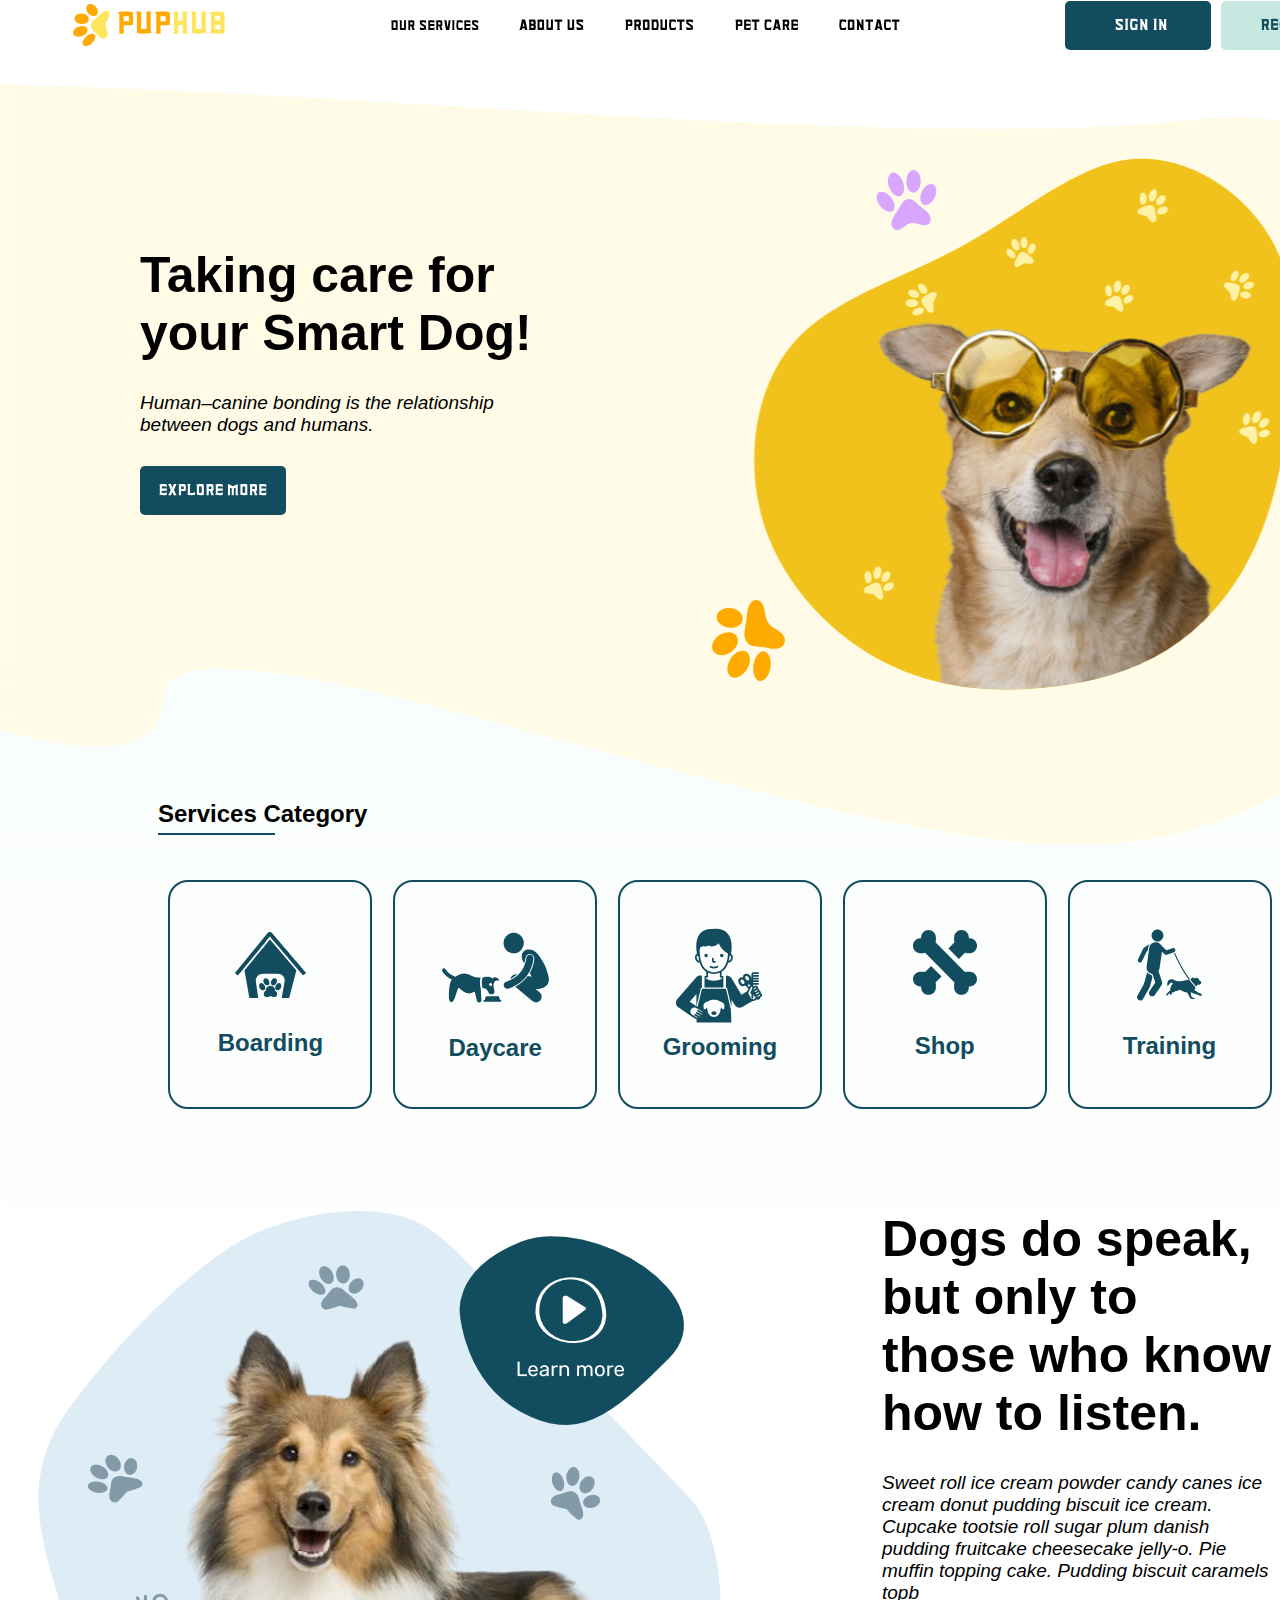
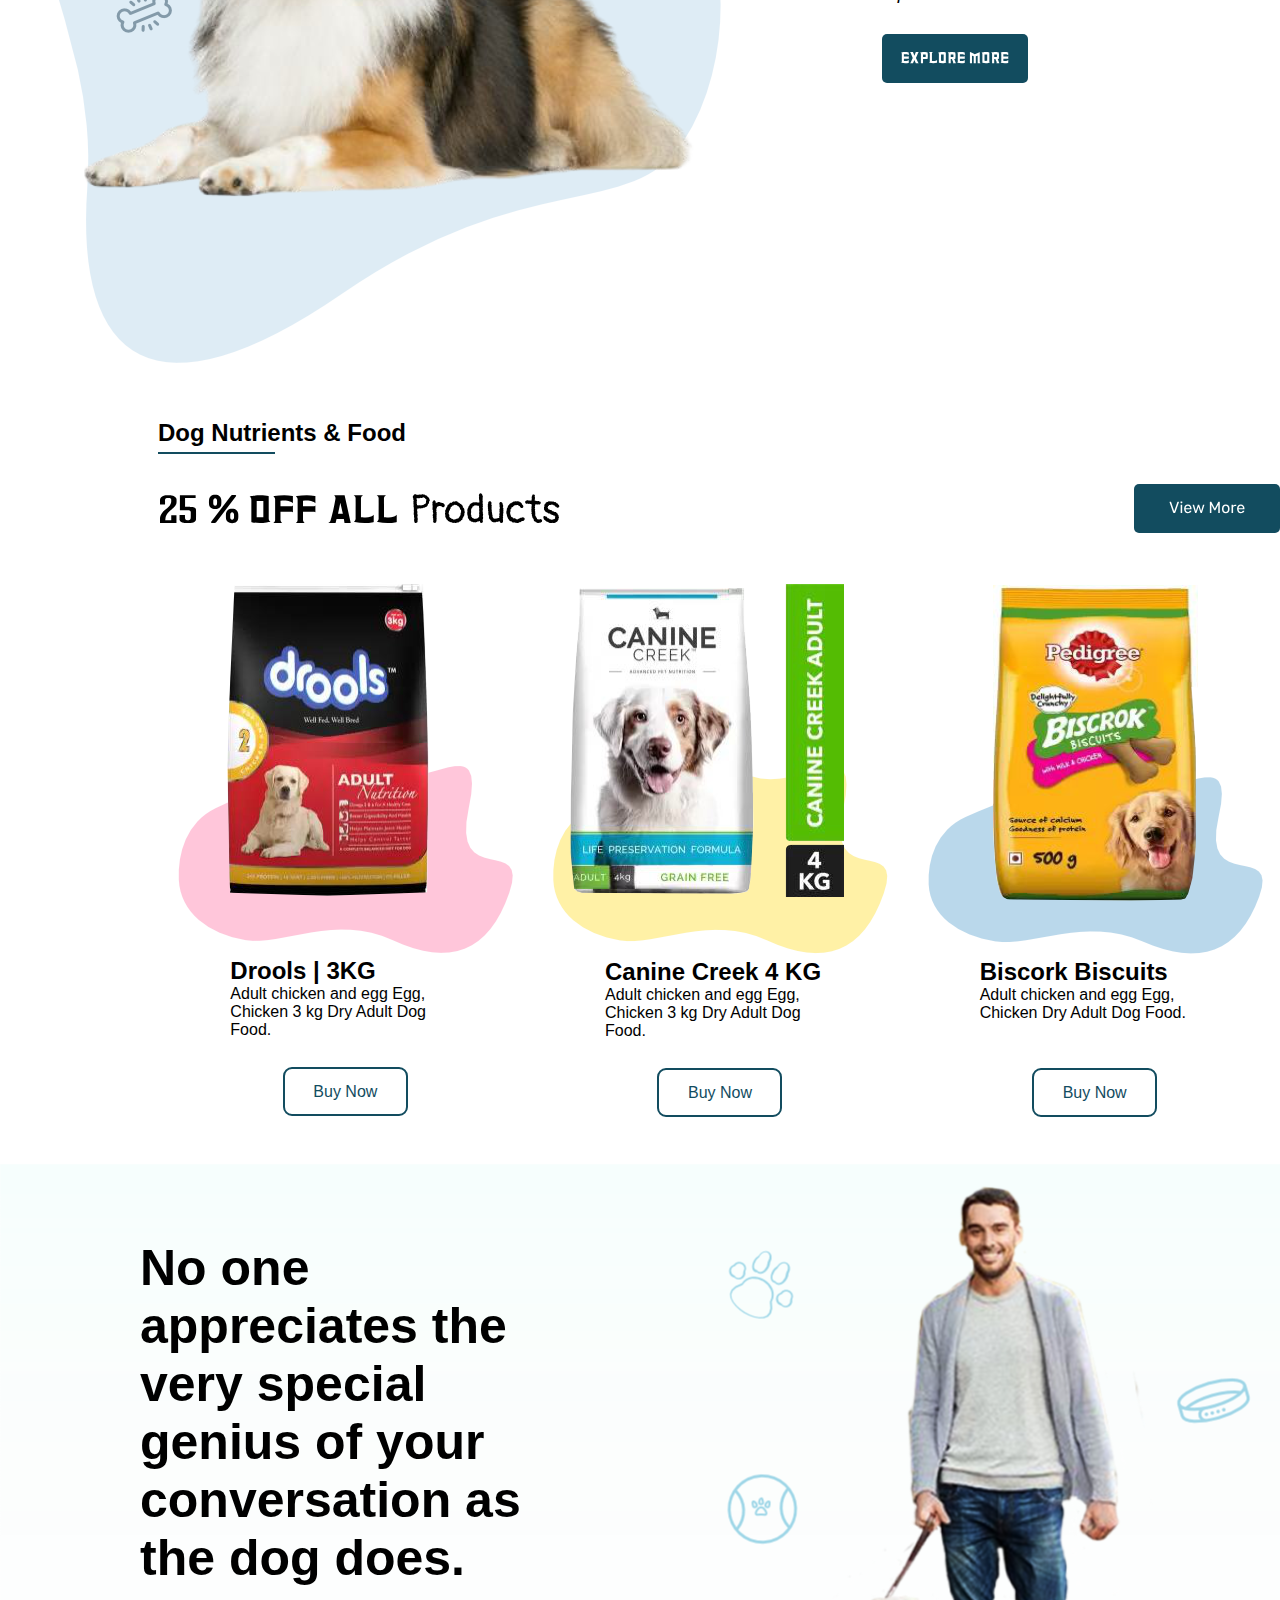
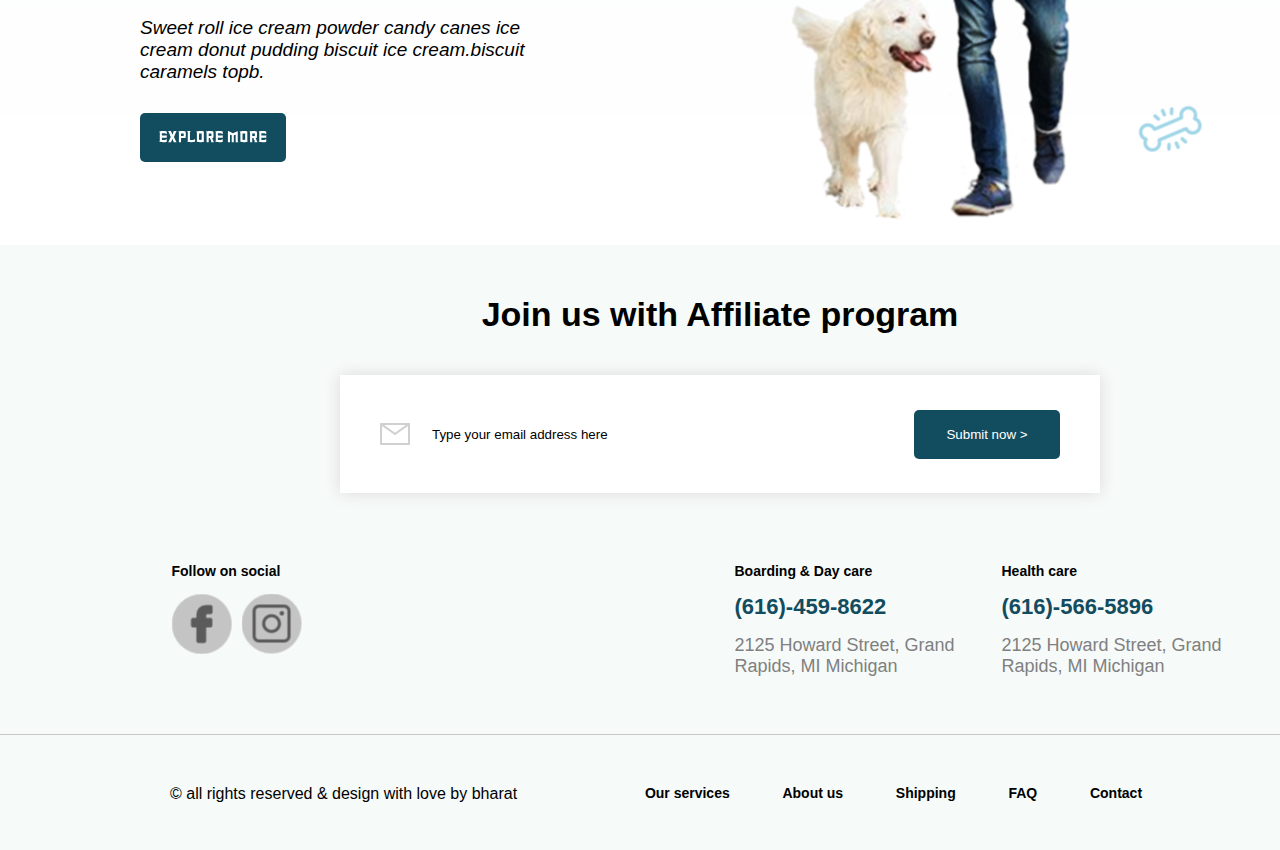
==== index.html @ e2d01f3c "About us" ====
<!DOCTYPE html>
<html lang="en">

<head>
    <meta charset="UTF-8">
    <meta name="viewport" content="width=device-width, initial-scale=1.0">
    <title>PupHub</title>
    <link rel="stylesheet" href="./index.css">
</head>

<body>
    <header>
        <img src="./pictures/logo.svg" alt="logo">
        <div class="link">
            <a href="./Our services/index.html"><img src="./pictures/our services.svg" alt="OUR SERVICES"></a>
            <a href="./About us/index.html"><img src="./pictures/about us.svg" alt="ABOUT US"></a>
            <a href="#"><img src="./pictures/Products.svg" alt="PRODUCTS"></a>
            <a href="#"><img src="./pictures/Pet Care.svg" alt="PET CARE"></a>
            <a href="./Contakts/index.html"><img src="./pictures/contact.svg" alt="CONTACT"></a>
        </div>
        <div class="buttons">
            <div class="log">
                <a href="./Sing in/index.html"> <img src="./pictures/Sign In.svg" alt="SING IN"></a>
            </div>
            <div class="reg">
                <a href="./Registration/index.html"> <img src="./pictures/Register.svg" alt="REGISTER"></a>
            </div>
        </div>
    </header>
    <main>
        <div class="block_1">
            <div class="text">
                <h1>Taking care for your Smart Dog!</h1>
                <p><i>Human–canine bonding is the relationship between dogs and humans.</i></p>
                <button class="Explore"> <img src="./pictures/Explore More.svg" alt="Explore More"></button>
            </div>
            <img class="velvet" src="./pictures/step_velvet.svg" alt="step">
            <img class="orange" src="./pictures/step_orange.svg" alt="step">
            <img class="pink" src="./pictures/step_pink.svg" alt="step">
            <div class="services">
                <p>Services Category </p>
                <div class="line"></div>
                <div class="cards">
                    <a class="Hyginic" href="#">
                        <img src="./pictures/Boarding.svg" alt="Boarding">
                        <p>Boarding</p>
                    </a>
                    <a class="Daycare" href="#">
                        <img src="./pictures/Daycare.svg" alt="Daycare">
                        <p>Daycare</p>
                    </a>
                    <a class="grooming" href="#">
                        <img src="./pictures/grooming.svg" alt="grooming">
                        <p>Grooming</p>
                    </a>
                    <a class="Healthcare" href="#">
                        <img src="./pictures/Healthcare.svg" alt="Healthcare">
                        <p>Shop</p>
                    </a>
                    <a class="Training" href="#">
                        <img src="./pictures/Training.svg" alt="Training">
                        <p>Training</p>
                    </a>
                </div>
            </div>
        </div>
        <div class="block_2">
            <div class="fon"><img src="./pictures/backgraund_dog_2.png" alt="img"></div>
            <div class="video"><a href="#"></a></div>
            <div class="text">
                <h1>Dogs do speak, but only to those who know how to listen.</h1>
                <p><i>Sweet roll ice cream powder candy canes ice cream donut pudding biscuit ice cream. Cupcake tootsie
                        roll sugar plum danish pudding fruitcake cheesecake jelly-o. Pie muffin topping cake. Pudding
                        biscuit caramels topb</i></p>
                <button class="Explore"> <img src="./pictures/Explore More.svg" alt="Explore More"></button>
            </div>
        </div>
        <div class="block_3">
            <div class="block_name">
                <p>Dog Nutrients & Food</p>
                <div class="line"></div>
                <div class="sale">
                    <img class="off all" src="./pictures/25 _ OFF all Products.svg" alt="25% sale">
                    <button class="Explore"><img src="./pictures/View More.svg" alt="View More"></button>
                </div>
            </div>
            <div class="cards">
                <div class="card">
                    <img src="./pictures/dog_eat_1.png" alt="grooming">
                    <div class="text">
                        <h1>Drools | 3KG</h1>
                        <p>Adult chicken and egg Egg, Chicken 3 kg Dry Adult Dog Food.</p>
                    </div>
                    <a href="#">
                        <p>Buy Now</p>
                    </a>
                </div>
                <div class="card">
                    <img src="./pictures/dog_eat_2.png" alt="Healthcare">
                    <div class="text">
                        <h1>Canine Creek 4 KG</h1>
                        <p>Adult chicken and egg Egg, Chicken 3 kg Dry Adult Dog Food.</p>
                    </div>
                    <a href="#">
                        <p>Buy Now</p>
                    </a>
                </div>
                <div class="card">
                    <img src="./pictures/dog_eat_3.png" alt="Daycare">
                    <div class="text">
                        <h1>Biscork Biscuits</h1>
                        <p>Adult chicken and egg Egg, Chicken Dry Adult Dog Food.</p>
                    </div>
                    <a href="#">
                        <p>Buy Now</p>
                    </a>
                </div>
            </div>
        </div>
        <div class="block_4">
            <div class="text">
                <h1>No one appreciates the very special genius of your conversation as the dog does.</h1>
                <p><i>Sweet roll ice cream powder candy canes ice cream donut pudding biscuit ice cream.biscuit caramels
                        topb.</i></p>
                <button class="Explore"> <img src="./pictures/Explore More.svg" alt="Explore More"></button>
            </div>
        </div>
    </main>
    <footer>
        <h1>Join us with Affiliate program</h1>
        <div class="email">
            <img src="./pictures/Group.svg" alt="e-mail">
            <input type="email" value="Type your email address here">
            <button class="submit" type="submit">Submit now > </button>
        </div>
        <div class="contacts">
            <div class="follow">
                <p><b>Follow on social</b></p>
                <div class="fb">
                    <a href="#"></a>
                </div>
                <div class="inst"><a href="#"></a>
                </div>
            </div>
            <div class="boarding">
                <p><b>Boarding & Day care</b></p>
                <p class="tel"><b>(616)-459-8622</b></p>
                <p class="adress">2125 Howard Street, Grand Rapids, MI Michigan</p>
            </div>
            <div class="boarding">
                <p><b>Health care</b></p>
                <p class="tel"><b>(616)-566-5896</b></p>
                <p class="adress">2125 Howard Street, Grand Rapids, MI Michigan</p>
            </div>
        </div>
        <hr>
        <div class="foot">
            <p>&#169 all rights reserved & design with love by bharat</p>
            <div class="link_foot">
                <a href="./Our services/index.html"><b>Our services</b></a>
                <a href="./About us/index.html"><b>About us </b></a>
                <a href="#"><b>Shipping</b></a>
                <a href="#"><b>FAQ</b></a>
                <a href="./Contakts/index.html"><b>Contact</b></a>
            </div>
        </div>
    </footer>
</body>

</html>
---- index.css ----
* {
    margin: 0 auto;
    font-family: Arial;
}

header {
    width: 1440px;
    height: 50px;
    margin: 0 auto;
    display: flex;
    justify-content: space-around;
    align-items: center;

    .link {
        width: 550px;
        display: flex;
        justify-content: space-evenly;
    }
    .buttons{
        display: flex;
    }
    .log {
        background-color: rgb(18, 76, 95);
        border-radius: 5px;
        border-radius: 5px;
        width: 146px;
        height: 49px;
        cursor: pointer;
        img{
            margin-left: 50px;
            margin-top: 17px;
        }
    }

    .reg {
        background-color: rgb(199, 231, 225);
        margin-left: 10px;
        border-radius: 5px;
        width: 146px;
        height: 49px;
        cursor: pointer;
        img{
            margin-left: 40px;
            margin-top: 17px;
        }
    }

    .log:hover {
        background-color: rgb(12, 48, 59);
    }

    .reg:hover {
        background-color: rgb(170, 199, 194);
    }
}

main {
    width: 1440px;

    .block_1 {
        width: 1440px;
        height: 1140px;
        position: relative;
        background: url(./pictures/backgraund_dog.png) no-repeat 50% 50%;
        margin-top: 20px;

        .text {
            width: 420px;
            height: 350px;
            position: absolute;
            left: 140px;
            top: 176px;

            h1 {
                font-size: 50px;
                margin-bottom: 30px;
            }

            p {
                font-size: 19px;
                margin-bottom: 30px;
            }

        }
    }

    .velvet {
        width: 63px;
        height: 60px;
        position: absolute;
        left: 875px;
        top: 100px;
    }

    .orange {
        width: 73px;
        height: 81px;
        position: absolute;
        left: 712px;
        top: 530px;
    }

    .pink {
        width: 58px;
        height: 62px;
        position: absolute;
        left: 1298px;
        top: 388px;
    }

    button {
        width: 146px;
        height: 49px;
        background-color: rgb(18, 76, 95);
        border: none;
        border-radius: 5px;
        cursor: pointer;
    }

    button:hover {
        background-color: rgb(12, 48, 59);
    }

    .line {
        width: 117px;
        height: 2px;
        background-color: rgb(18, 76, 95);
        margin: 0;
        margin-top: 5px;
    }

    .services {
        width: 1124px;
        height: 320px;
        position: relative;
        top: 730px;

        p {
            font-size: 24px;
            font-weight: bold;
        }

        .cards {
            width: 1124px;
            height: 225px;
            margin-top: 45px;
            display: flex;
        }

        a {
            width: 200px;
            height: 225px;
            border-radius: 20px;
            border: 2px solid rgb(18, 76, 95);
            text-decoration: none;
            color: rgb(18, 76, 95);
            display: flex;
            flex-direction: column;
            justify-content: center;
        }
    }

    .grooming {
        transition: 1s;

        p {
            margin-top: 10px;
        }
    }

    .grooming:hover {
        transition: 1s;
        transform: scale(1.1);
    }

    .Healthcare {
        transition: 1s;

        P {
            margin-top: 37px;
        }
    }

    .Healthcare:hover {
        transition: 1s;
        transform: scale(1.1);
    }

    .Daycare {
        transition: 1s;

        P {
            margin-top: 31px;
        }
    }

    .Daycare:hover {
        transition: 1s;
        transform: scale(1.1);
    }

    .Training {
        transition: 1s;

        P {
            margin-top: 31px;
        }
    }

    .Training:hover {
        transition: 1s;
        transform: scale(1.1);
    }

    .Hyginic {
        transition: 1s;

        P {
            margin-top: 31px;
        }
    }

    .Hyginic:hover {
        transition: 1s;
        transform: scale(1.1);
    }

    .block_2 {
        width: 1440px;
        display: flex;

        .fon {
            img {
                margin-left: 12px;
                margin-bottom: 52px;
            }
        }

        .text {
            width: 420px;
            height: 470px;
            margin-right: 160px;
        }

        h1 {
            font-size: 50px;
            margin-bottom: 30px;
        }

        p {
            font-size: 19px;
            margin-bottom: 30px;
        }

        .video {
            a {
                width: 110px;
                height: 105px;
                background: url(./pictures/videowight.png) no-repeat 50% 50%;
                display: block;
                position: relative;
                left: -256px;
                top: 64px;
            }

            a:hover {
                background: url(./pictures/videocolor.png) no-repeat 50% 50%;
                width: 110px;
                height: 105px;
            }
        }
    }

    .block_3 {
        width: 1440px;
        height: 745px;

        .block_name {
            width: 1124px;
            height: 165px;

            .sale {
                margin-top: 30px;
                display: flex;

                button {
                    margin-left: 573px;
                }
            }

            p {
                font-size: 24px;
                font-weight: bold;
            }
        }

        .cards {
            width: 1124px;
            height: 225px;
            display: flex;

            .card {
                width: 334px;
                height: 540px;

                .text {
                    width: 230px;
                    height: 110px;
                }

                h1 {
                    font-size: 24px;
                }

                a {
                    width: 121px;
                    height: 45px;
                    border-radius: 9px;
                    border: 2px solid rgb(18, 76, 95);
                    text-decoration: none;
                    color: rgb(18, 76, 95);
                    display: flex;
                    flex-direction: column;
                    justify-content: center;
                }
            }

        }
    }

    .block_4 {
        width: 1440px;
        height: 681px;
        position: relative;
        background: url(./pictures/backgraund_man.png) no-repeat 50% 50%;

        .text {
            width: 420px;
            height: 350px;
            position: absolute;
            left: 140px;
            top: 75px;

            h1 {
                font-size: 50px;
                margin-bottom: 30px;
            }

            p {
                font-size: 19px;
                margin-bottom: 30px;
            }
        }
    }

}

footer {
    width: 1440px;
    height: 605px;
    background-color: #f6faf9;
    margin: 0 auto;

    h1 {
        width: 600px;
        height: 30px;
        font-size: 34px;
        text-align: center;
        padding: 50px;
    }

    .email {
        width: 700px;
        height: 58px;
        padding: 30px;
        background-color: white;
        box-shadow: 0 0 15px rgb(221, 218, 218);
        display: flex;
        align-items: center;

    }

    input {
        width: 460px;
        height: 30px;
        border: none;
    }

    button {
        width: 146px;
        height: 49px;
        border: none;
        border-radius: 5px;
        cursor: pointer;
        color: white;
        background-color: rgb(18, 76, 95);
    }

    .submit:hover {
        background-color: rgb(12, 48, 59);
    }

    :focus {
        outline: none;
    }

    .contacts {
        width: 1097px;
        height: 121px;
        margin-top: 70px;
        display: flex;

        .follow {
            width: 563px;
            height: 121px;
        }

        p {
            font-size: 14px;
            margin-bottom: 15px;
        }

        .fb {
            a {
                width: 60px;
                height: 60px;
                background: url(./pictures/fb_black.png) no-repeat 50% 50%;
                display: block;
                float: left;
            }

            a:hover {
                background: url(./pictures/fb_color.png) no-repeat 50% 50%;
                width: 60px;
                height: 60px;
            }
        }

        .inst {
            a {
                width: 60px;
                height: 60px;
                background: url(./pictures/inst_black.png) no-repeat 50% 50%;
                display: block;
                margin-left: 10px;
                float: left;
            }

            a:hover {
                background: url(./pictures/inst_color.png) no-repeat 50% 50%;
                width: 60px;
                height: 60px;
            }
        }

        .boarding {
            width: 267px;
            height: 121px;
        }

        .tel {
            color: rgb(18, 76, 95);
            font-size: 22px;
        }

        .adress {
            color: gray;
            font-size: 18px;
        }
    }



    hr {
        margin-top: 50px;
        height: 1px;
        border: none;
        background-color: #c7c7c7;
    }

    .foot {
        width: 1100px;
        margin: 0 auto;
        margin-top: 50px;

        p {
            font-size: 16px;
            float: left;
        }

        .link_foot {
            width: 550px;
            display: flex;
        }

        a {
            font-size: 14px;
            text-decoration: none;
            color: black;
        }
    }
}
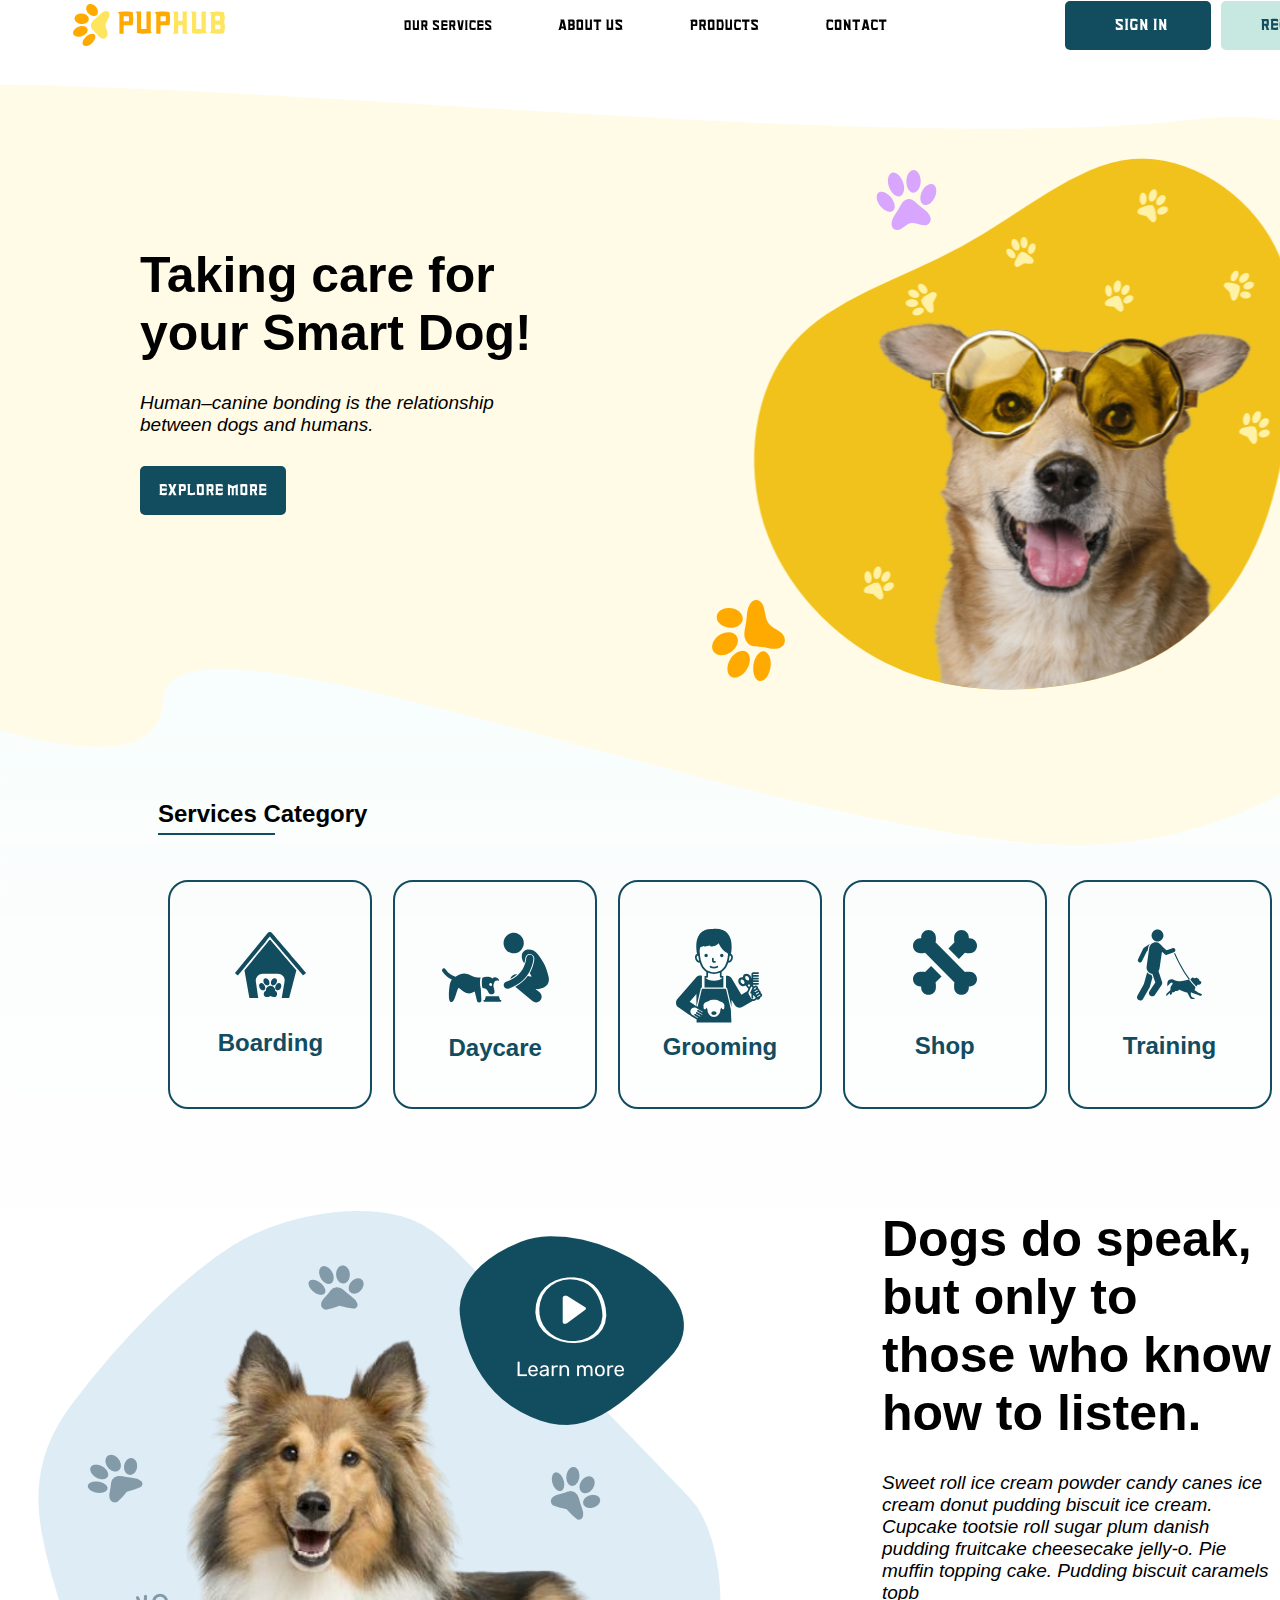
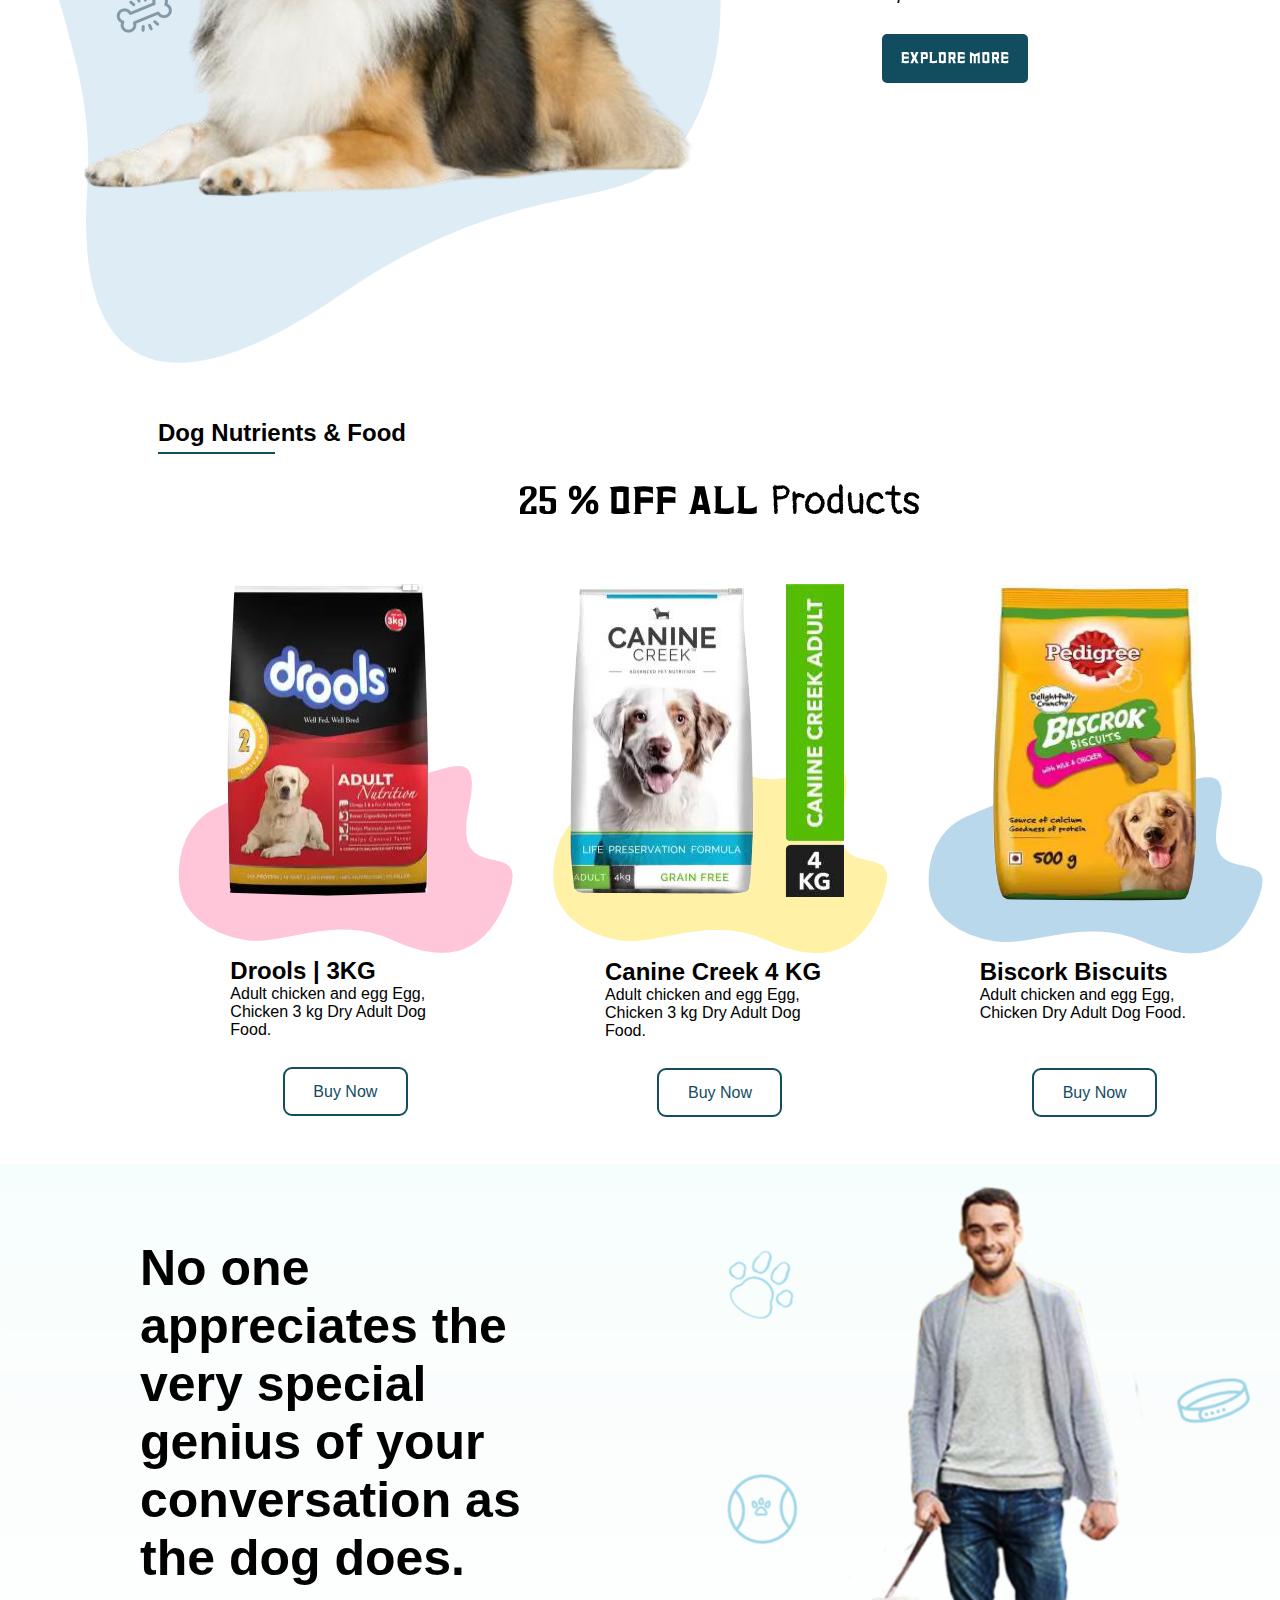
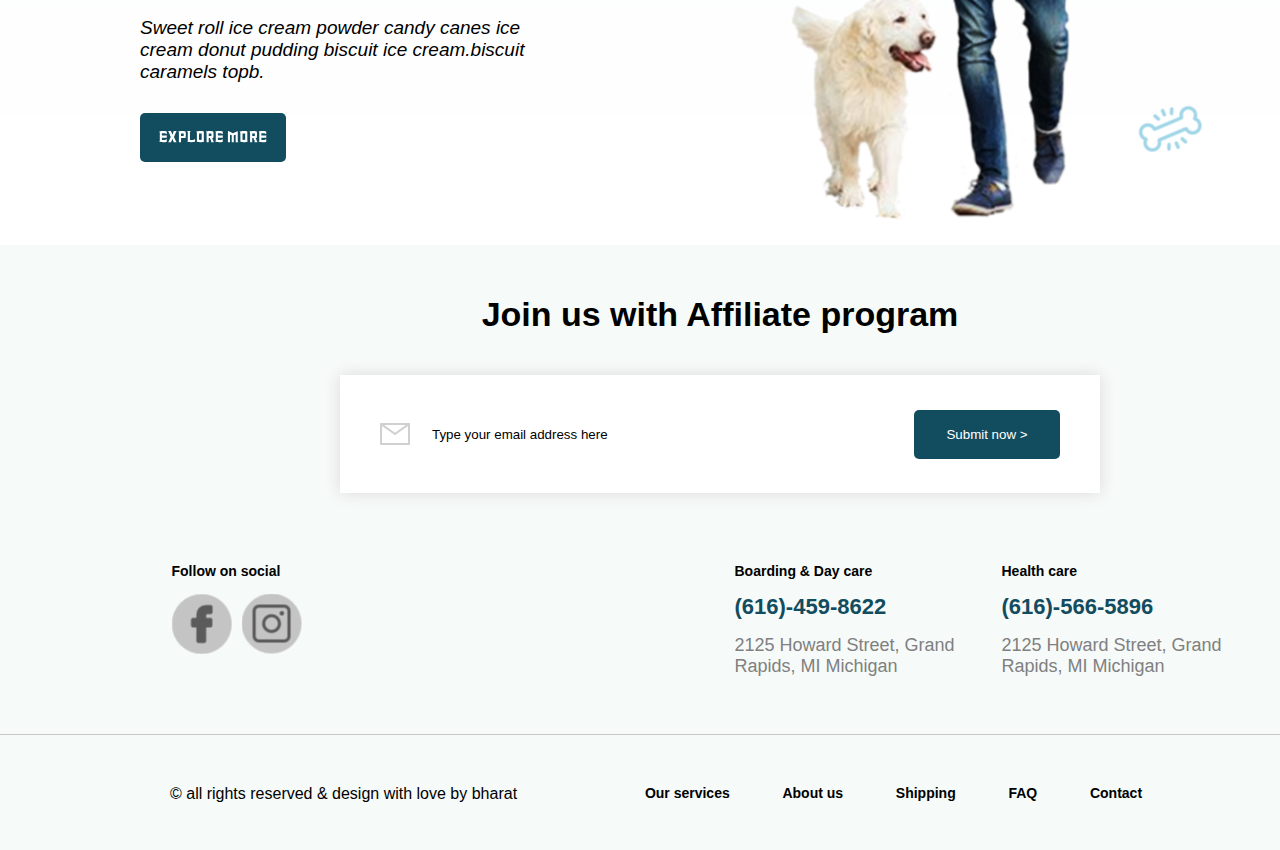
==== commit 9e787c7e: "Products" ====
--- a/index.html
+++ b/index.html
@@ -14,8 +14,7 @@
         <div class="link">
             <a href="./Our services/index.html"><img src="./pictures/our services.svg" alt="OUR SERVICES"></a>
             <a href="./About us/index.html"><img src="./pictures/about us.svg" alt="ABOUT US"></a>
-            <a href="#"><img src="./pictures/Products.svg" alt="PRODUCTS"></a>
-            <a href="#"><img src="./pictures/Pet Care.svg" alt="PET CARE"></a>
+            <a href="./products/index.html"><img src="./pictures/Products.svg" alt="PRODUCTS"></a>
             <a href="./Contakts/index.html"><img src="./pictures/contact.svg" alt="CONTACT"></a>
         </div>
         <div class="buttons">
@@ -53,7 +52,7 @@
                         <img src="./pictures/grooming.svg" alt="grooming">
                         <p>Grooming</p>
                     </a>
-                    <a class="Healthcare" href="#">
+                    <a class="Healthcare" href="./products/index.html">
                         <img src="./pictures/Healthcare.svg" alt="Healthcare">
                         <p>Shop</p>
                     </a>
@@ -81,7 +80,6 @@
                 <div class="line"></div>
                 <div class="sale">
                     <img class="off all" src="./pictures/25 _ OFF all Products.svg" alt="25% sale">
-                    <button class="Explore"><img src="./pictures/View More.svg" alt="View More"></button>
                 </div>
             </div>
             <div class="cards">
@@ -91,7 +89,7 @@
                         <h1>Drools | 3KG</h1>
                         <p>Adult chicken and egg Egg, Chicken 3 kg Dry Adult Dog Food.</p>
                     </div>
-                    <a href="#">
+                    <a href="./products/index.html">
                         <p>Buy Now</p>
                     </a>
                 </div>
@@ -101,7 +99,7 @@
                         <h1>Canine Creek 4 KG</h1>
                         <p>Adult chicken and egg Egg, Chicken 3 kg Dry Adult Dog Food.</p>
                     </div>
-                    <a href="#">
+                    <a href="./products/index.html">
                         <p>Buy Now</p>
                     </a>
                 </div>
@@ -111,7 +109,7 @@
                         <h1>Biscork Biscuits</h1>
                         <p>Adult chicken and egg Egg, Chicken Dry Adult Dog Food.</p>
                     </div>
-                    <a href="#">
+                    <a href="./products/index.html">
                         <p>Buy Now</p>
                     </a>
                 </div>
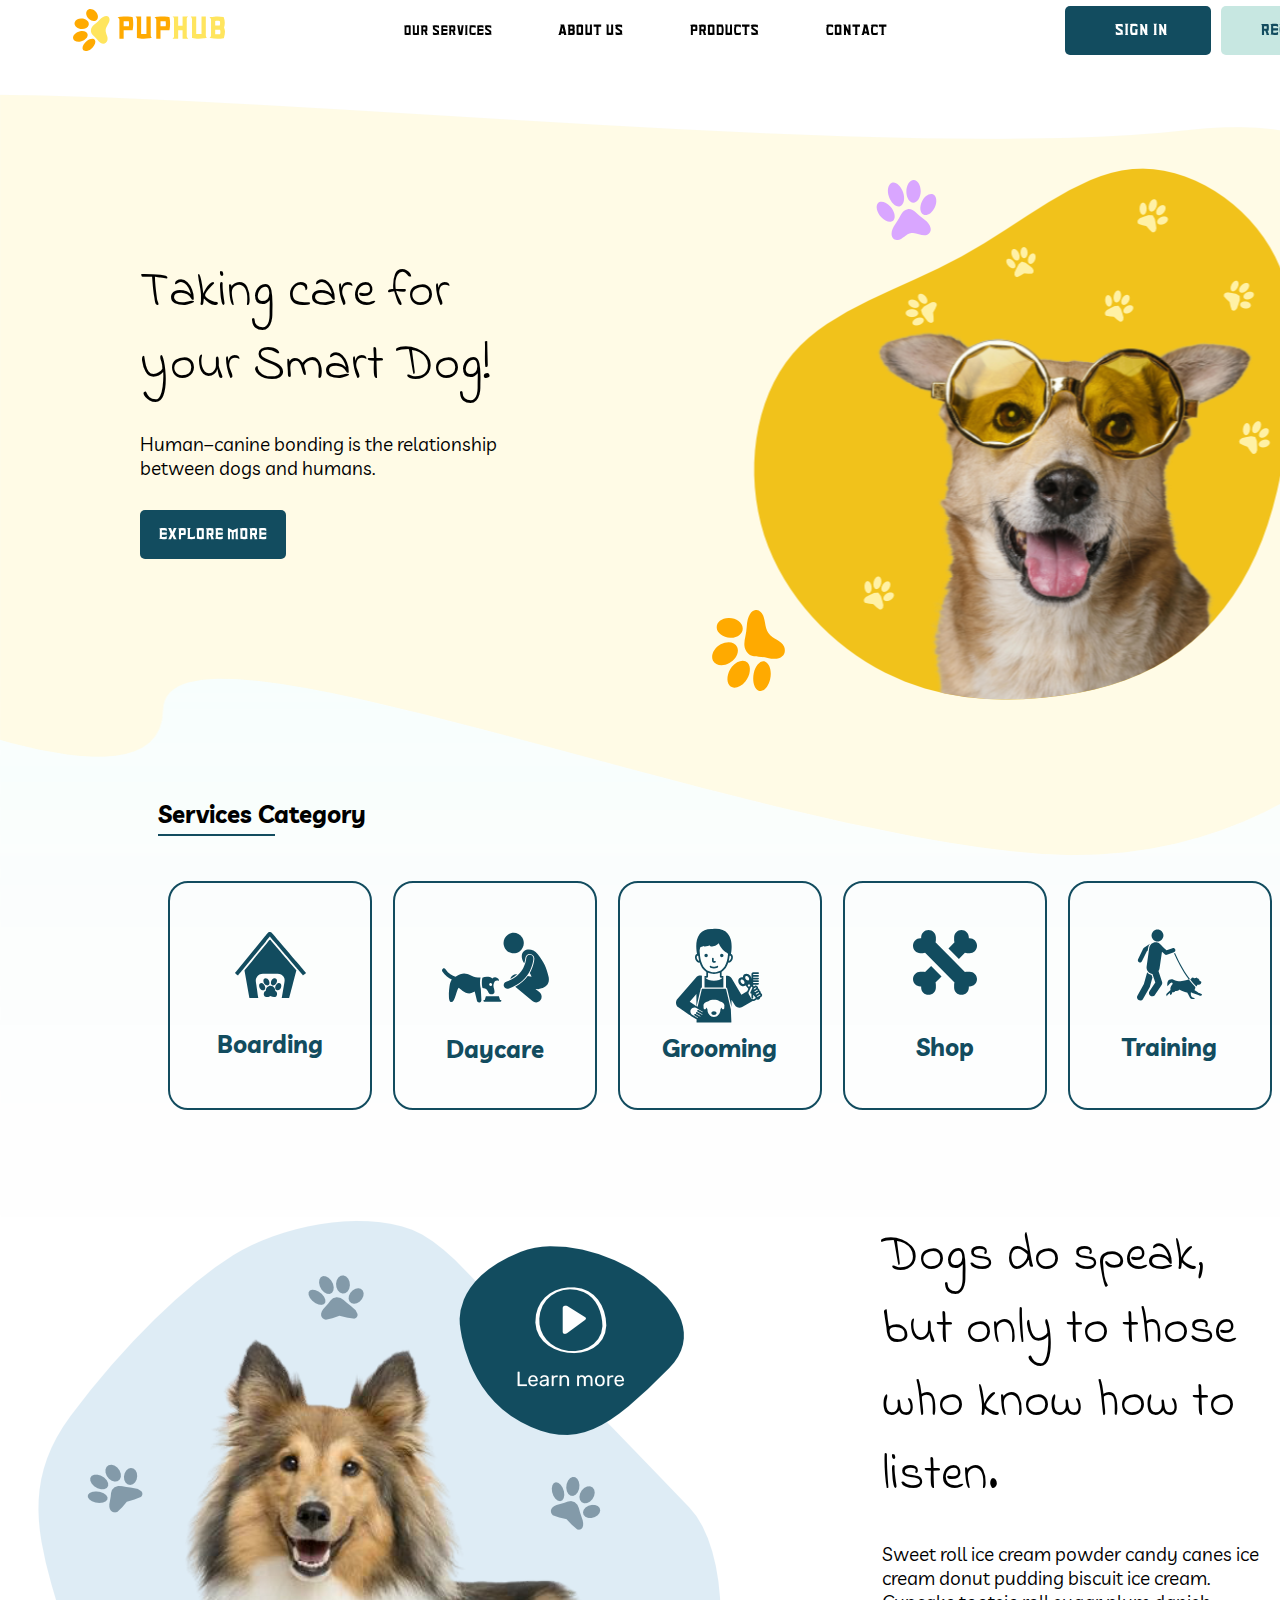
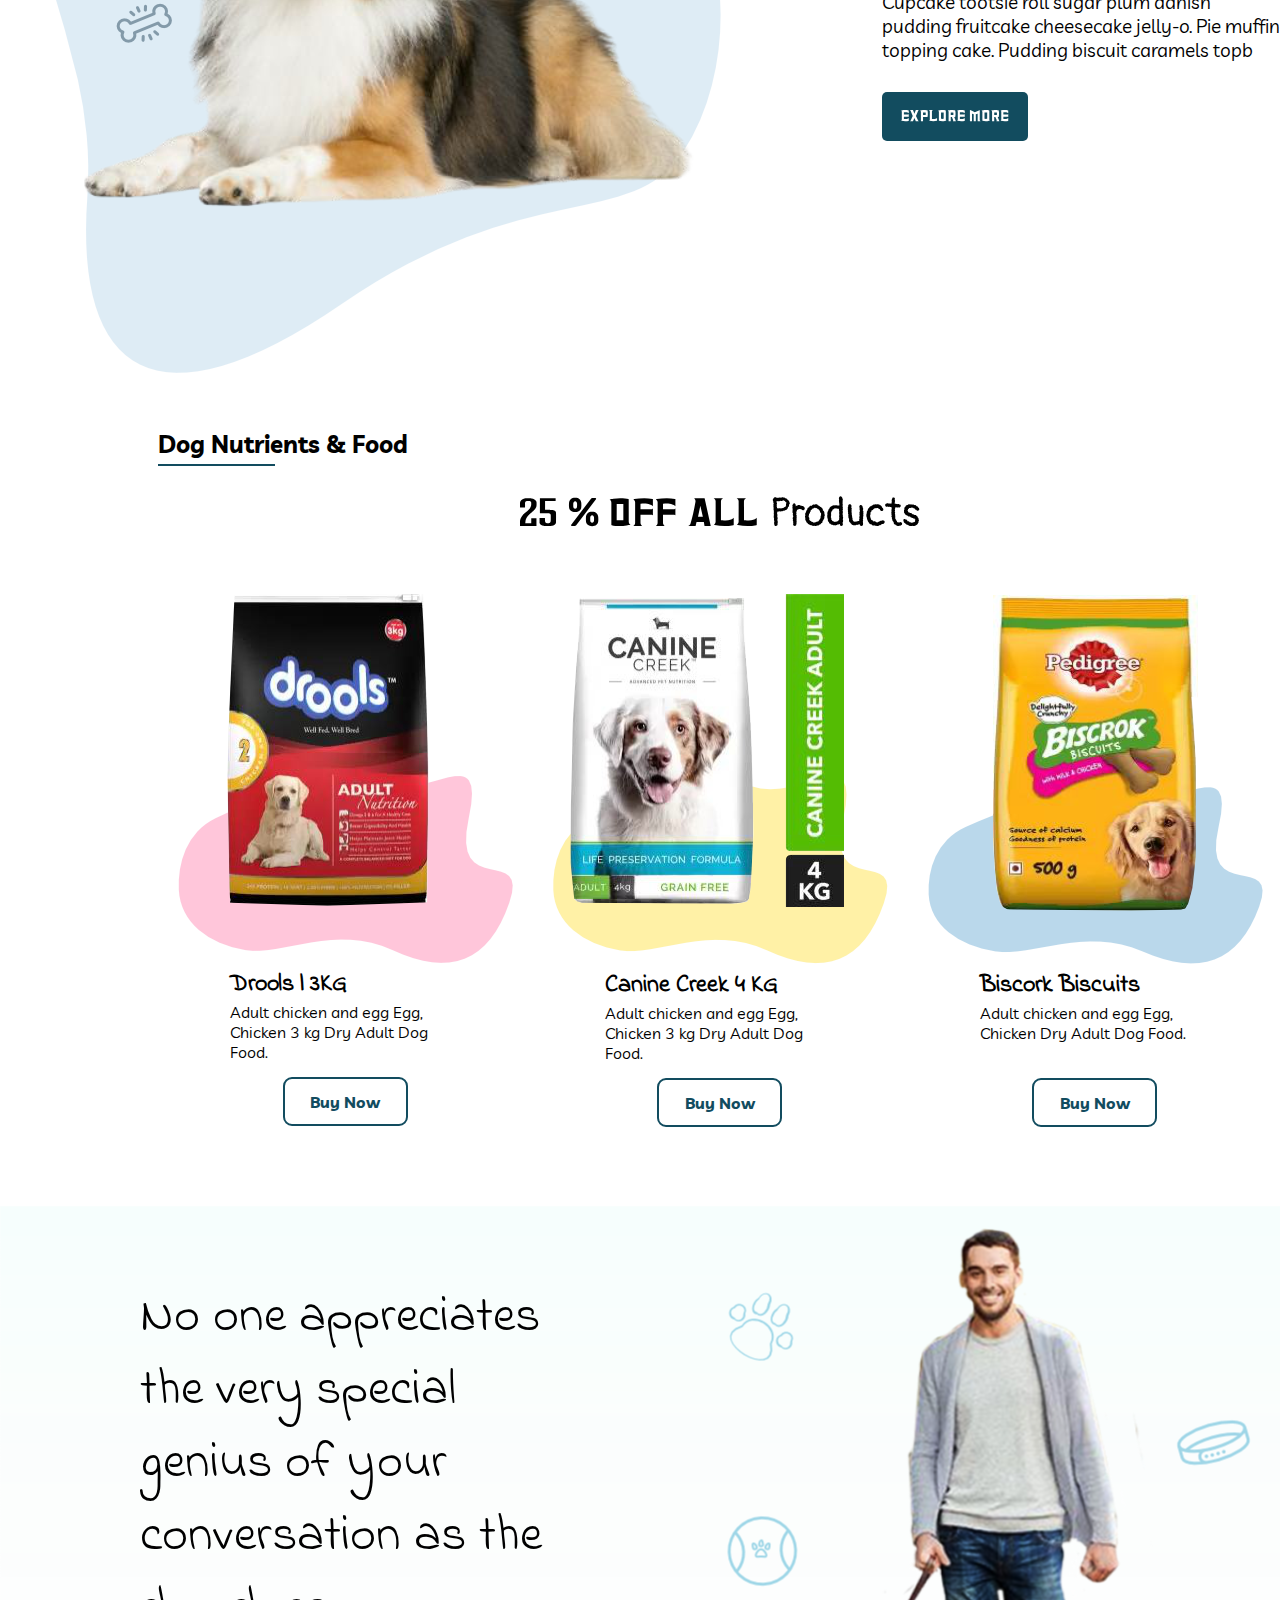
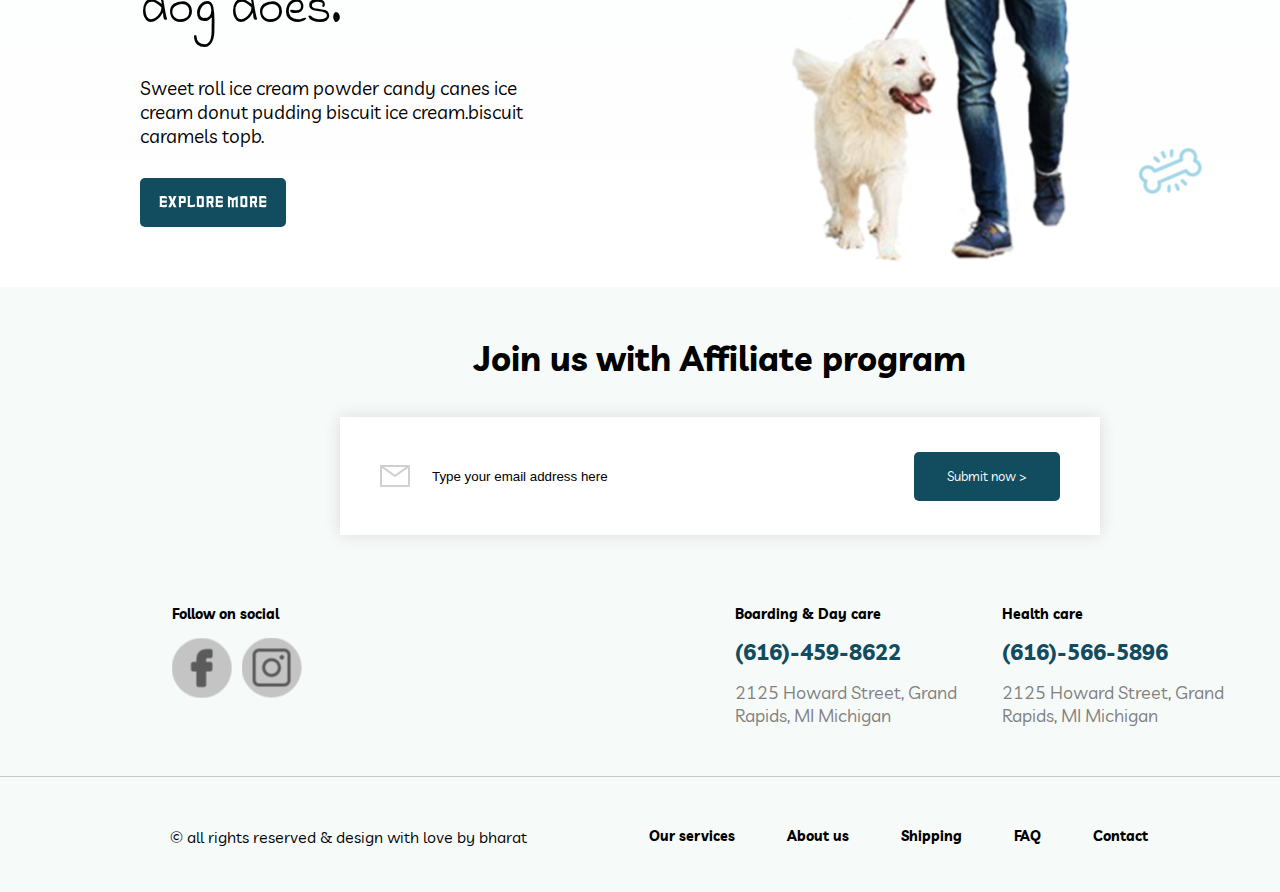
==== commit 7c1d5a8f: "fonts" ====
--- a/index.html
+++ b/index.html
@@ -6,6 +6,10 @@
     <meta name="viewport" content="width=device-width, initial-scale=1.0">
     <title>PupHub</title>
     <link rel="stylesheet" href="./index.css">
+    <link rel="stylesheet" href="./dfsf.css">
+    <link rel="preconnect" href="https://fonts.googleapis.com">
+<link rel="preconnect" href="https://fonts.gstatic.com" crossorigin>
+<link href="https://fonts.googleapis.com/css2?family=Indie+Flower&family=Livvic:ital,wght@0,100;0,200;0,300;0,400;0,500;0,600;0,700;0,900;1,100;1,200;1,300;1,400;1,500;1,600;1,700;1,900&family=Playwrite+PE:wght@100..400&family=Square+Peg&display=swap" rel="stylesheet">
 </head>
 
 <body>
@@ -30,53 +34,55 @@
         <div class="block_1">
             <div class="text">
                 <h1>Taking care for your Smart Dog!</h1>
-                <p><i>Human–canine bonding is the relationship between dogs and humans.</i></p>
+                <p>Human–canine bonding is the relationship between dogs and humans.</p>
                 <button class="Explore"> <img src="./pictures/Explore More.svg" alt="Explore More"></button>
             </div>
+            <div class="anim">
             <img class="velvet" src="./pictures/step_velvet.svg" alt="step">
             <img class="orange" src="./pictures/step_orange.svg" alt="step">
             <img class="pink" src="./pictures/step_pink.svg" alt="step">
+            </div>
             <div class="services">
-                <p>Services Category </p>
+                <p><b>Services Category</b></p>
                 <div class="line"></div>
                 <div class="cards">
-                    <a class="Hyginic" href="#">
+                    <a class="Hyginic" href="./Boarding/index.html">
                         <img src="./pictures/Boarding.svg" alt="Boarding">
-                        <p>Boarding</p>
+                        <p><b>Boarding</b></p>
                     </a>
                     <a class="Daycare" href="#">
                         <img src="./pictures/Daycare.svg" alt="Daycare">
-                        <p>Daycare</p>
+                        <p><b>Daycare</b></p>
                     </a>
                     <a class="grooming" href="#">
                         <img src="./pictures/grooming.svg" alt="grooming">
-                        <p>Grooming</p>
+                        <p><b>Grooming</b></p>
                     </a>
                     <a class="Healthcare" href="./products/index.html">
                         <img src="./pictures/Healthcare.svg" alt="Healthcare">
-                        <p>Shop</p>
+                        <p><b>Shop</b></p>
                     </a>
                     <a class="Training" href="#">
                         <img src="./pictures/Training.svg" alt="Training">
-                        <p>Training</p>
+                        <p><b>Training</b></p>
                     </a>
                 </div>
             </div>
         </div>
         <div class="block_2">
             <div class="fon"><img src="./pictures/backgraund_dog_2.png" alt="img"></div>
-            <div class="video"><a href="#"></a></div>
+            <div class="video"><a href="https://www.youtube.com/watch?v=HFabyuWUDGs"></a></div>
             <div class="text">
                 <h1>Dogs do speak, but only to those who know how to listen.</h1>
-                <p><i>Sweet roll ice cream powder candy canes ice cream donut pudding biscuit ice cream. Cupcake tootsie
+                <p>Sweet roll ice cream powder candy canes ice cream donut pudding biscuit ice cream. Cupcake tootsie
                         roll sugar plum danish pudding fruitcake cheesecake jelly-o. Pie muffin topping cake. Pudding
-                        biscuit caramels topb</i></p>
+                        biscuit caramels topb</p>
                 <button class="Explore"> <img src="./pictures/Explore More.svg" alt="Explore More"></button>
             </div>
         </div>
         <div class="block_3">
             <div class="block_name">
-                <p>Dog Nutrients & Food</p>
+                <p><b>Dog Nutrients & Food</b></p>
                 <div class="line"></div>
                 <div class="sale">
                     <img class="off all" src="./pictures/25 _ OFF all Products.svg" alt="25% sale">
@@ -86,31 +92,31 @@
                 <div class="card">
                     <img src="./pictures/dog_eat_1.png" alt="grooming">
                     <div class="text">
-                        <h1>Drools | 3KG</h1>
+                        <h1><b>Drools | 3KG</b></h1>
                         <p>Adult chicken and egg Egg, Chicken 3 kg Dry Adult Dog Food.</p>
                     </div>
                     <a href="./products/index.html">
-                        <p>Buy Now</p>
+                        <p><b>Buy Now</b></p>
                     </a>
                 </div>
                 <div class="card">
                     <img src="./pictures/dog_eat_2.png" alt="Healthcare">
                     <div class="text">
-                        <h1>Canine Creek 4 KG</h1>
+                        <h1><b>Canine Creek 4 KG</b></h1>
                         <p>Adult chicken and egg Egg, Chicken 3 kg Dry Adult Dog Food.</p>
                     </div>
                     <a href="./products/index.html">
-                        <p>Buy Now</p>
+                        <p><b>Buy Now</b></p>
                     </a>
                 </div>
                 <div class="card">
                     <img src="./pictures/dog_eat_3.png" alt="Daycare">
                     <div class="text">
-                        <h1>Biscork Biscuits</h1>
+                        <h1><b>Biscork Biscuits</b></h1>
                         <p>Adult chicken and egg Egg, Chicken Dry Adult Dog Food.</p>
                     </div>
                     <a href="./products/index.html">
-                        <p>Buy Now</p>
+                        <p><b>Buy Now</b></p>
                     </a>
                 </div>
             </div>
@@ -118,8 +124,8 @@
         <div class="block_4">
             <div class="text">
                 <h1>No one appreciates the very special genius of your conversation as the dog does.</h1>
-                <p><i>Sweet roll ice cream powder candy canes ice cream donut pudding biscuit ice cream.biscuit caramels
-                        topb.</i></p>
+                <p>Sweet roll ice cream powder candy canes ice cream donut pudding biscuit ice cream.biscuit caramels
+                        topb.</p>
                 <button class="Explore"> <img src="./pictures/Explore More.svg" alt="Explore More"></button>
             </div>
         </div>
--- a/index.css
+++ b/index.css
@@ -1,24 +1,38 @@
 * {
     margin: 0 auto;
-    font-family: Arial;
 }
 
 header {
     width: 1440px;
-    height: 50px;
+    height: 60px;
     margin: 0 auto;
     display: flex;
     justify-content: space-around;
     align-items: center;
+    background-color: white;
+    position: sticky;
+    top: 0;
+    z-index: 1000;
 
     .link {
         width: 550px;
         display: flex;
         justify-content: space-evenly;
-    }
-    .buttons{
+
+        a {
+            transition: 1s;
+        }
+
+        a:hover {
+            transform: scale(1.3);
+            transition: 1s;
+        }
+    }
+
+    .buttons {
         display: flex;
     }
+
     .log {
         background-color: rgb(18, 76, 95);
         border-radius: 5px;
@@ -26,7 +40,8 @@
         width: 146px;
         height: 49px;
         cursor: pointer;
-        img{
+
+        img {
             margin-left: 50px;
             margin-top: 17px;
         }
@@ -39,7 +54,8 @@
         width: 146px;
         height: 49px;
         cursor: pointer;
-        img{
+
+        img {
             margin-left: 40px;
             margin-top: 17px;
         }
@@ -47,11 +63,14 @@
 
     .log:hover {
         background-color: rgb(12, 48, 59);
+        box-shadow: 2px 2px 5px rgb(95, 94, 94);
     }
 
     .reg:hover {
         background-color: rgb(170, 199, 194);
-    }
+        box-shadow: 2px 2px 5px rgb(95, 94, 94);
+    }
+
 }
 
 main {
@@ -74,22 +93,30 @@
             h1 {
                 font-size: 50px;
                 margin-bottom: 30px;
+                font-family: "Indie Flower", cursive;
+                font-weight: 400;
+                font-style: normal;
             }
 
             p {
                 font-size: 19px;
                 margin-bottom: 30px;
-            }
-
+                font-family: "Livvic", sans-serif;
+                font-weight: 400;
+                font-style: normal;
+            }
         }
     }
 
     .velvet {
         width: 63px;
         height: 60px;
-        position: absolute;
+        position: relative;
         left: 875px;
         top: 100px;
+        animation-duration: 5s;
+        animation-name: slidein;
+        animation-iteration-count: infinite;
     }
 
     .orange {
@@ -98,6 +125,9 @@
         position: absolute;
         left: 712px;
         top: 530px;
+        animation-duration: 3s;
+        animation-name: slidein;
+        animation-iteration-count: infinite;
     }
 
     .pink {
@@ -106,6 +136,9 @@
         position: absolute;
         left: 1298px;
         top: 388px;
+        animation-duration: 7s;
+        animation-name: slidein;
+        animation-iteration-count: infinite;
     }
 
     button {
@@ -133,11 +166,14 @@
         width: 1124px;
         height: 320px;
         position: relative;
-        top: 730px;
+        top: 655px;
 
         p {
             font-size: 24px;
             font-weight: bold;
+            font-family: "Livvic", sans-serif;
+            font-weight: 400;
+            font-style: normal;
         }
 
         .cards {
@@ -157,6 +193,9 @@
             display: flex;
             flex-direction: column;
             justify-content: center;
+            font-family: "Livvic", sans-serif;
+            font-weight: 400;
+            font-style: normal;
         }
     }
 
@@ -165,12 +204,16 @@
 
         p {
             margin-top: 10px;
+            font-family: "Livvic", sans-serif;
+            font-weight: 400;
+            font-style: normal;
         }
     }
 
     .grooming:hover {
         transition: 1s;
         transform: scale(1.1);
+        box-shadow: 2px 2px 5px rgb(95, 94, 94);
     }
 
     .Healthcare {
@@ -178,12 +221,16 @@
 
         P {
             margin-top: 37px;
+            font-family: "Livvic", sans-serif;
+            font-weight: 400;
+            font-style: normal;
         }
     }
 
     .Healthcare:hover {
         transition: 1s;
         transform: scale(1.1);
+        box-shadow: 2px 2px 5px rgb(95, 94, 94);
     }
 
     .Daycare {
@@ -191,12 +238,16 @@
 
         P {
             margin-top: 31px;
+            font-family: "Livvic", sans-serif;
+            font-weight: 400;
+            font-style: normal;
         }
     }
 
     .Daycare:hover {
         transition: 1s;
         transform: scale(1.1);
+        box-shadow: 2px 2px 5px rgb(95, 94, 94);
     }
 
     .Training {
@@ -204,12 +255,16 @@
 
         P {
             margin-top: 31px;
+            font-family: "Livvic", sans-serif;
+            font-weight: 400;
+            font-style: normal;
         }
     }
 
     .Training:hover {
         transition: 1s;
         transform: scale(1.1);
+        box-shadow: 2px 2px 5px rgb(95, 94, 94);
     }
 
     .Hyginic {
@@ -217,12 +272,16 @@
 
         P {
             margin-top: 31px;
+            font-family: "Livvic", sans-serif;
+            font-weight: 400;
+            font-style: normal;
         }
     }
 
     .Hyginic:hover {
         transition: 1s;
         transform: scale(1.1);
+        box-shadow: 2px 2px 5px rgb(95, 94, 94);
     }
 
     .block_2 {
@@ -245,11 +304,17 @@
         h1 {
             font-size: 50px;
             margin-bottom: 30px;
+            font-family: "Indie Flower", cursive;
+            font-weight: 400;
+            font-style: normal;
         }
 
         p {
             font-size: 19px;
             margin-bottom: 30px;
+            font-family: "Livvic", sans-serif;
+            font-weight: 400;
+            font-style: normal;
         }
 
         .video {
@@ -261,6 +326,7 @@
                 position: relative;
                 left: -256px;
                 top: 64px;
+
             }
 
             a:hover {
@@ -291,6 +357,9 @@
             p {
                 font-size: 24px;
                 font-weight: bold;
+                font-family: "Livvic", sans-serif;
+                font-weight: 400;
+                font-style: normal;
             }
         }
 
@@ -298,10 +367,14 @@
             width: 1124px;
             height: 225px;
             display: flex;
+            font-family: "Livvic", sans-serif;
+            font-weight: 400;
+            font-style: normal;
 
             .card {
                 width: 334px;
                 height: 540px;
+                transition: 1s;
 
                 .text {
                     width: 230px;
@@ -310,6 +383,9 @@
 
                 h1 {
                     font-size: 24px;
+                    font-family: "Indie Flower", cursive;
+                    font-weight: 400;
+                    font-style: normal;
                 }
 
                 a {
@@ -322,7 +398,19 @@
                     display: flex;
                     flex-direction: column;
                     justify-content: center;
+                    font-family: "Livvic", sans-serif;
+                    font-weight: 400;
+                    font-style: normal;
                 }
+
+                a:hover {
+                    box-shadow: 2px 2px 5px rgb(95, 94, 94);
+                }
+            }
+
+            .card:hover {
+                transform: scale(1.1);
+                transition: 1s;
             }
 
         }
@@ -333,6 +421,7 @@
         height: 681px;
         position: relative;
         background: url(./pictures/backgraund_man.png) no-repeat 50% 50%;
+        margin-top: 32px;
 
         .text {
             width: 420px;
@@ -344,15 +433,20 @@
             h1 {
                 font-size: 50px;
                 margin-bottom: 30px;
+                font-family: "Indie Flower", cursive;
+                font-weight: 400;
+                font-style: normal;
             }
 
             p {
                 font-size: 19px;
                 margin-bottom: 30px;
-            }
-        }
-    }
-
+                font-family: "Livvic", sans-serif;
+                font-weight: 400;
+                font-style: normal;
+            }
+        }
+    }
 }
 
 footer {
@@ -360,6 +454,9 @@
     height: 605px;
     background-color: #f6faf9;
     margin: 0 auto;
+    font-family: "Livvic", sans-serif;
+    font-weight: 400;
+    font-style: normal;
 
     h1 {
         width: 600px;
@@ -394,6 +491,9 @@
         cursor: pointer;
         color: white;
         background-color: rgb(18, 76, 95);
+        font-family: "Livvic", sans-serif;
+        font-weight: 400;
+        font-style: normal;
     }
 
     .submit:hover {
@@ -418,6 +518,9 @@
         p {
             font-size: 14px;
             margin-bottom: 15px;
+            font-family: "Livvic", sans-serif;
+            font-weight: 400;
+            font-style: normal;
         }
 
         .fb {
@@ -427,6 +530,9 @@
                 background: url(./pictures/fb_black.png) no-repeat 50% 50%;
                 display: block;
                 float: left;
+                font-family: "Livvic", sans-serif;
+                font-weight: 400;
+                font-style: normal;
             }
 
             a:hover {
@@ -444,6 +550,9 @@
                 display: block;
                 margin-left: 10px;
                 float: left;
+                font-family: "Livvic", sans-serif;
+                font-weight: 400;
+                font-style: normal;
             }
 
             a:hover {
@@ -466,10 +575,9 @@
         .adress {
             color: gray;
             font-size: 18px;
-        }
-    }
-
-
+
+        }
+    }
 
     hr {
         margin-top: 50px;
@@ -486,6 +594,9 @@
         p {
             font-size: 16px;
             float: left;
+            font-family: "Livvic", sans-serif;
+            font-weight: 400;
+            font-style: normal;
         }
 
         .link_foot {
@@ -497,6 +608,9 @@
             font-size: 14px;
             text-decoration: none;
             color: black;
+            font-family: "Livvic", sans-serif;
+            font-weight: 400;
+            font-style: normal;
         }
     }
 }--- a/dfsf.css
+++ b/dfsf.css
@@ -0,0 +1,45 @@
+.velvet {
+    width: 63px;
+    height: 60px;
+    position: relative;
+    left: 875px;
+    top: 100px;
+        animation-duration: 5s;
+        animation-name: slidein;
+        animation-iteration-count: infinite;
+    }
+    .orange {
+        width: 73px;
+        height: 81px;
+        position: absolute;
+        left: 712px;
+        top: 530px;
+        animation-duration: 3s;
+        animation-name: slidein;
+        animation-iteration-count: infinite;
+    }
+
+    .pink {
+        width: 58px;
+        height: 62px;
+        position: absolute;
+        left: 1298px;
+        top: 388px;
+        animation-duration: 7s;
+        animation-name: slidein;
+        animation-iteration-count: infinite;
+    }
+    @keyframes slidein {
+        from {
+            transform: scale(1);
+            opacity: 0.5;
+        }
+        50% {
+            transform: scale(2);
+            opacity: 1;
+        }
+
+        to {
+            transform: scale(1);
+            opacity: 0.5;
+    }}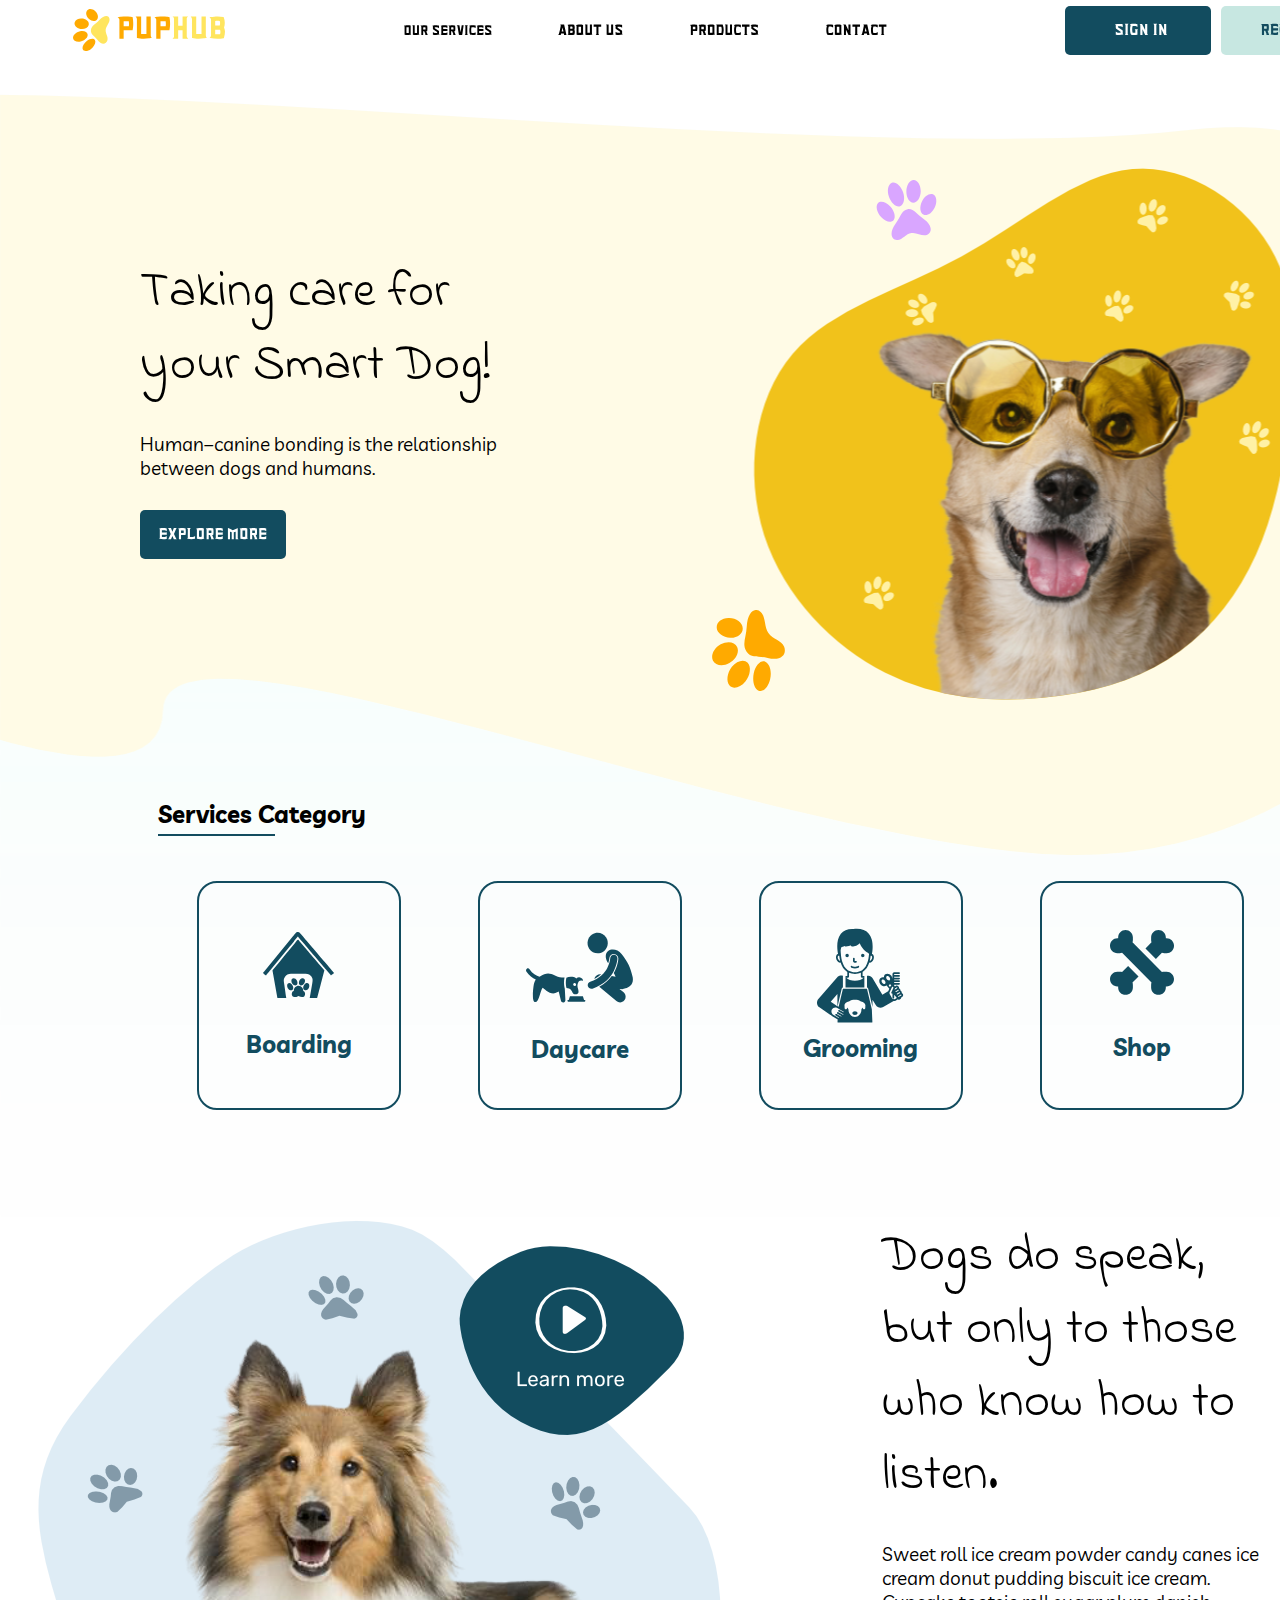
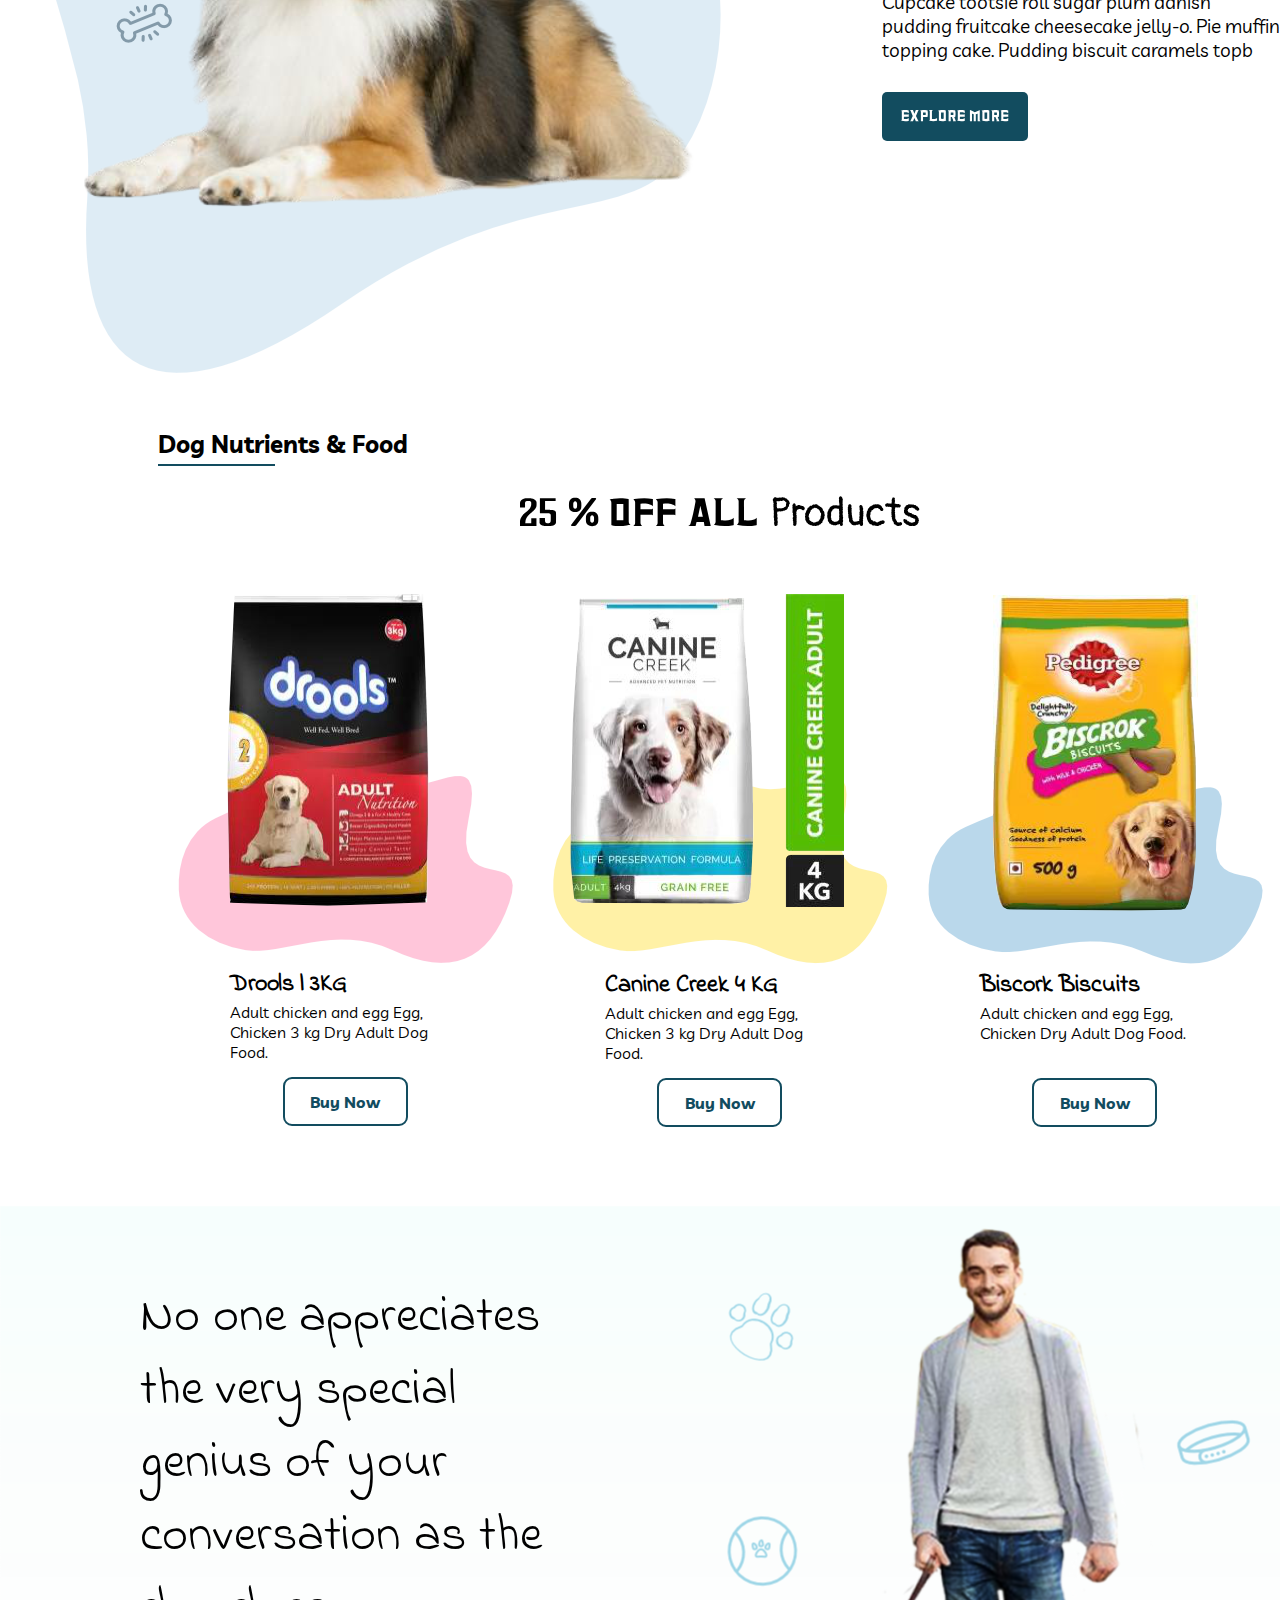
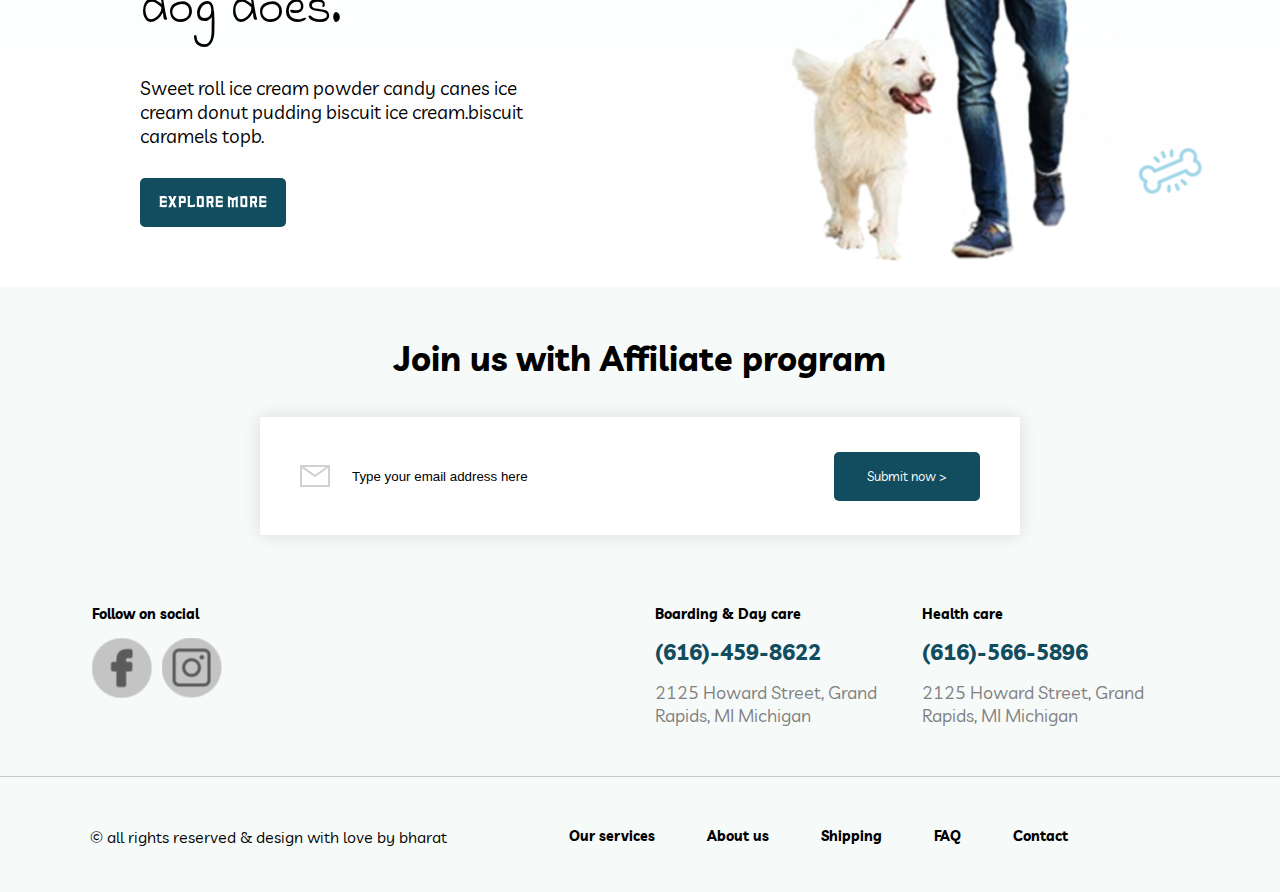
==== commit 4b4c3d74: "end" ====
--- a/index.html
+++ b/index.html
@@ -50,21 +50,17 @@
                         <img src="./pictures/Boarding.svg" alt="Boarding">
                         <p><b>Boarding</b></p>
                     </a>
-                    <a class="Daycare" href="#">
+                    <a class="Daycare" href="./Daycare/index.html">
                         <img src="./pictures/Daycare.svg" alt="Daycare">
                         <p><b>Daycare</b></p>
                     </a>
-                    <a class="grooming" href="#">
+                    <a class="grooming" href="./grooming/index.html">
                         <img src="./pictures/grooming.svg" alt="grooming">
                         <p><b>Grooming</b></p>
                     </a>
                     <a class="Healthcare" href="./products/index.html">
                         <img src="./pictures/Healthcare.svg" alt="Healthcare">
                         <p><b>Shop</b></p>
-                    </a>
-                    <a class="Training" href="#">
-                        <img src="./pictures/Training.svg" alt="Training">
-                        <p><b>Training</b></p>
                     </a>
                 </div>
             </div>
--- a/index.css
+++ b/index.css
@@ -450,7 +450,6 @@
 }
 
 footer {
-    width: 1440px;
     height: 605px;
     background-color: #f6faf9;
     margin: 0 auto;
@@ -580,6 +579,7 @@
     }
 
     hr {
+        width: 1440px;
         margin-top: 50px;
         height: 1px;
         border: none;
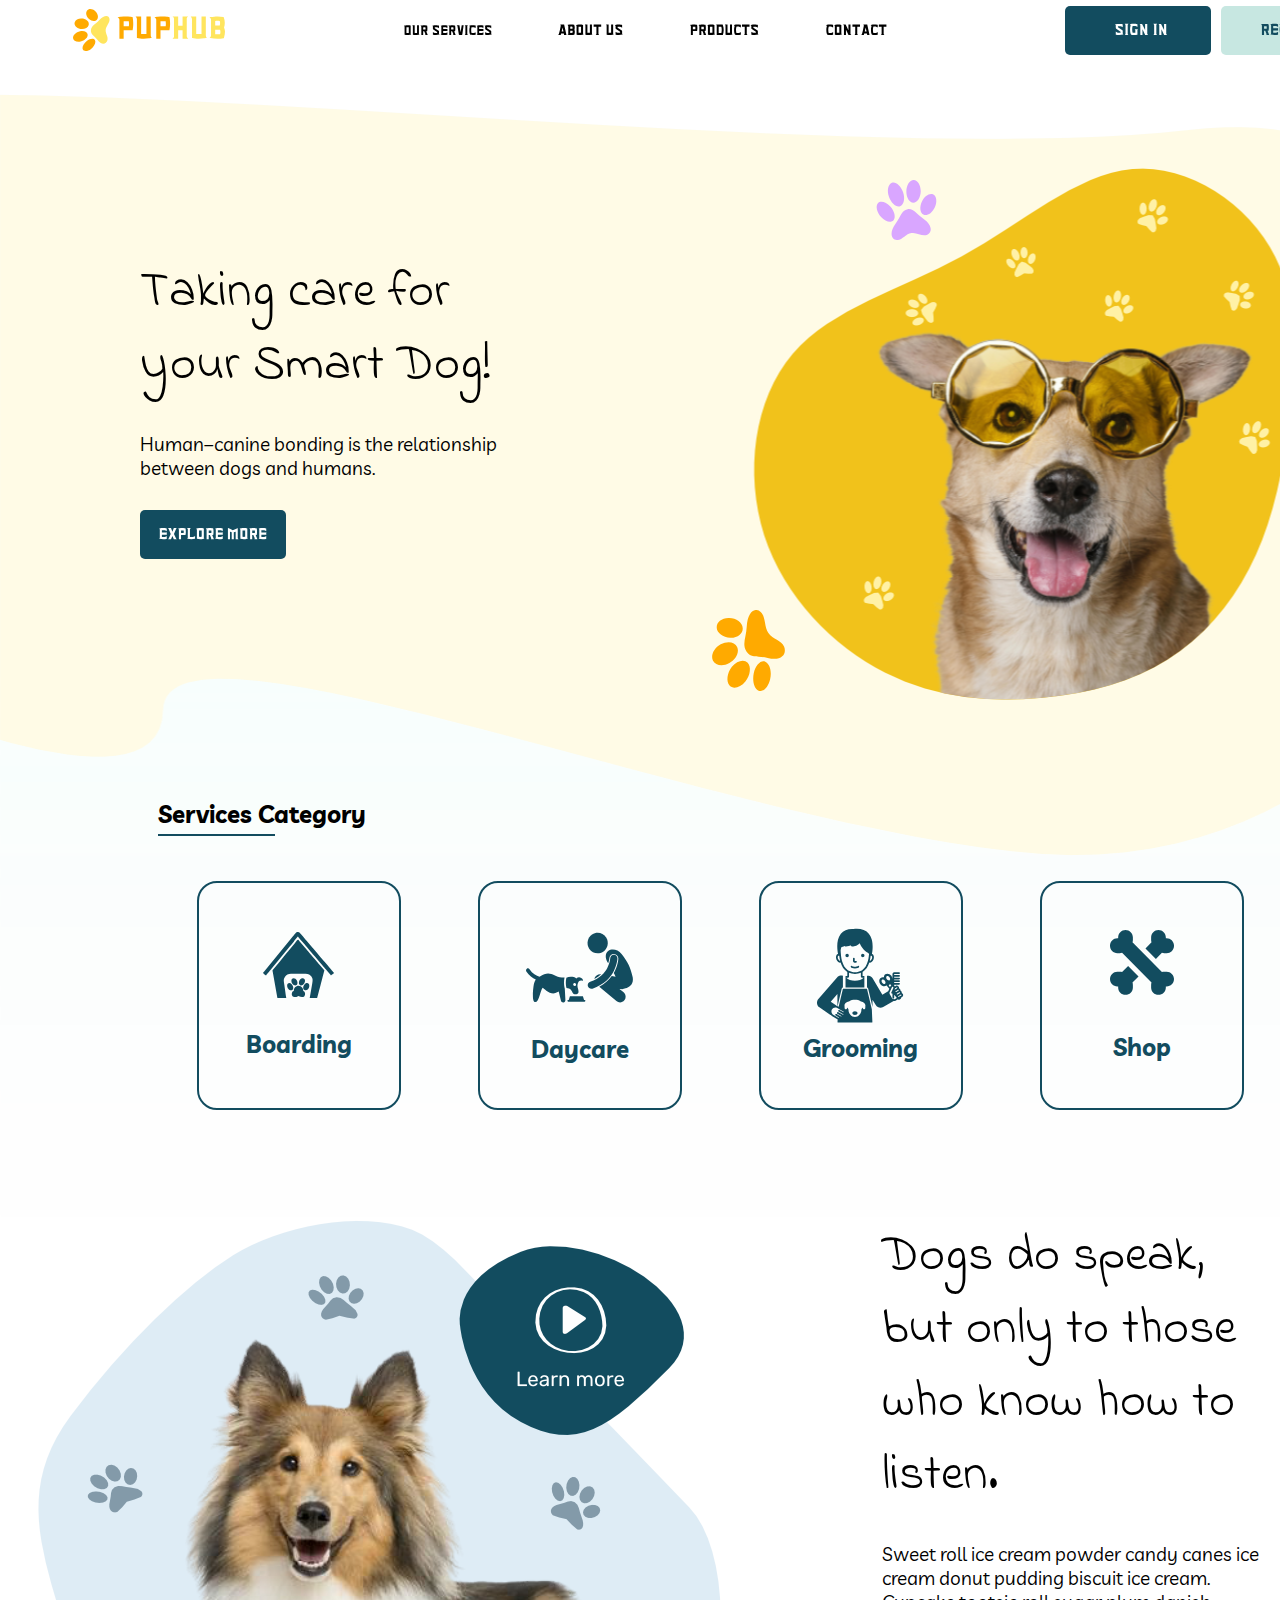
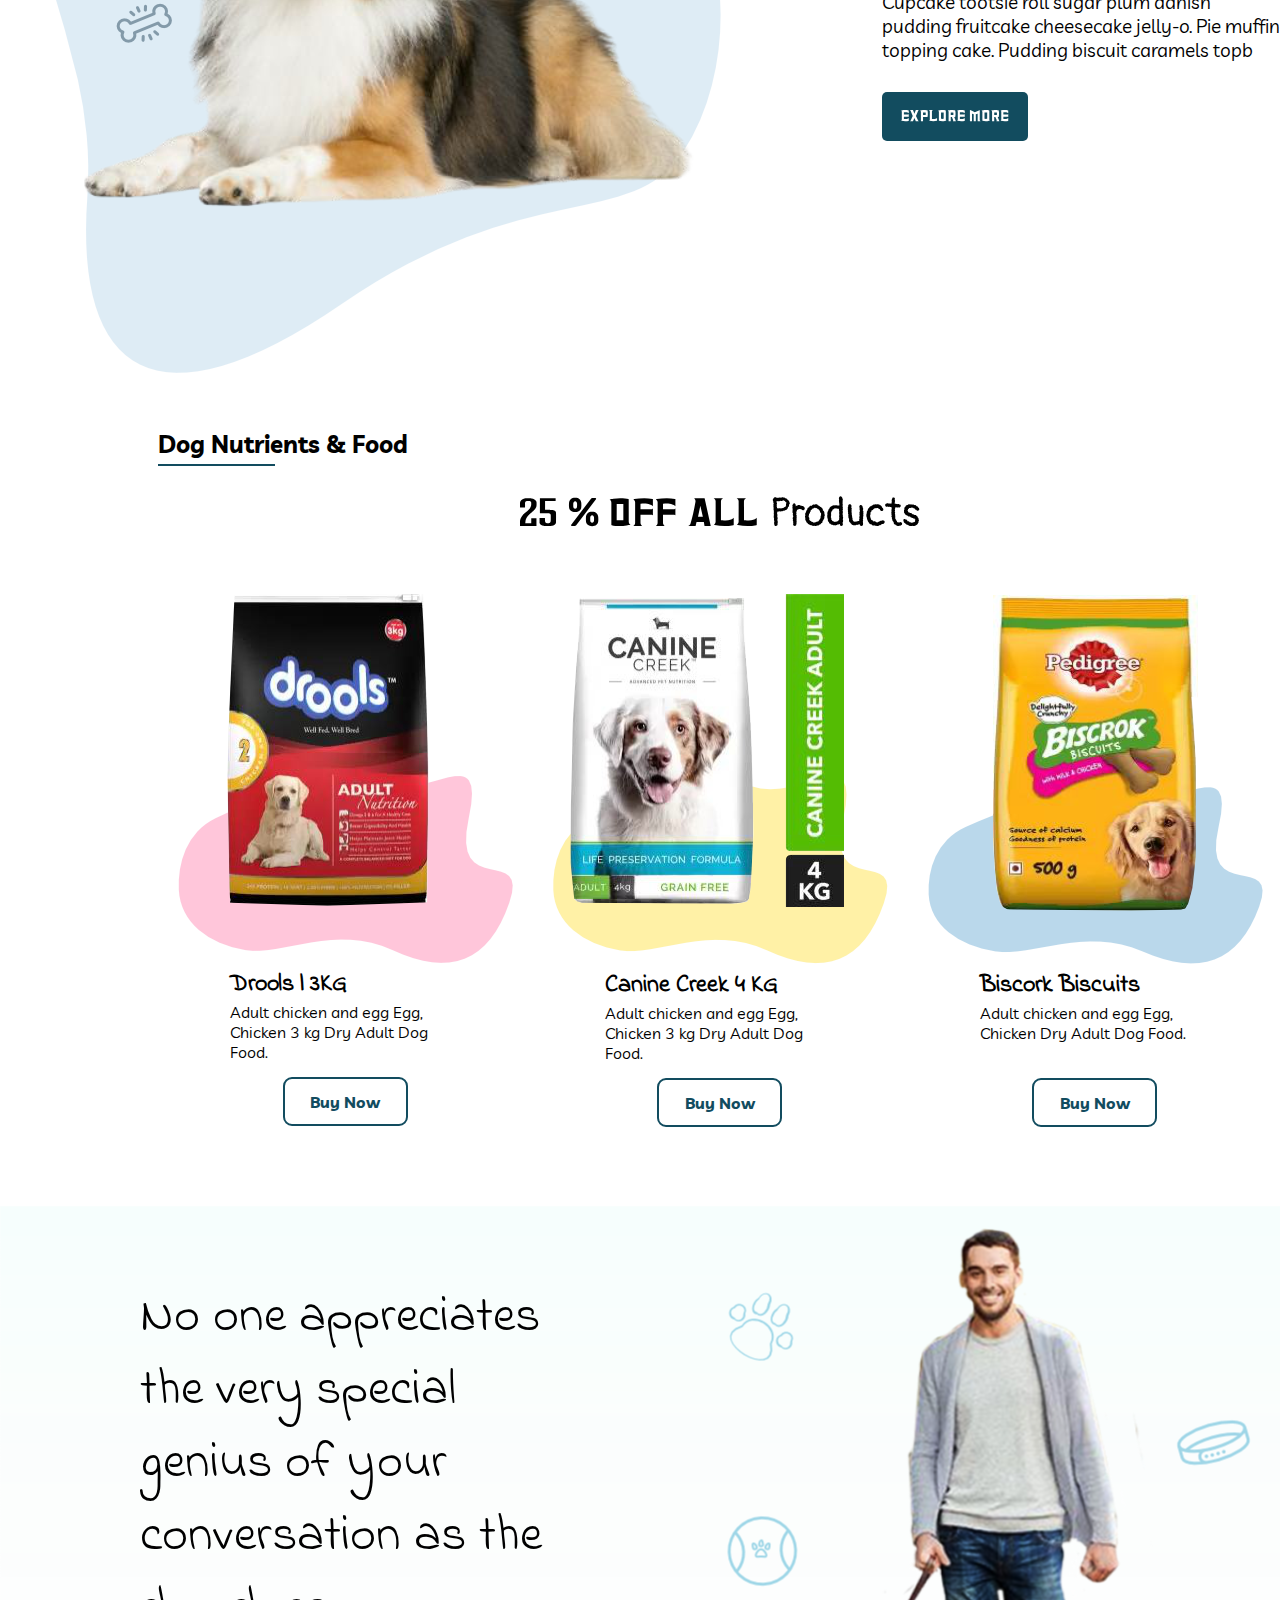
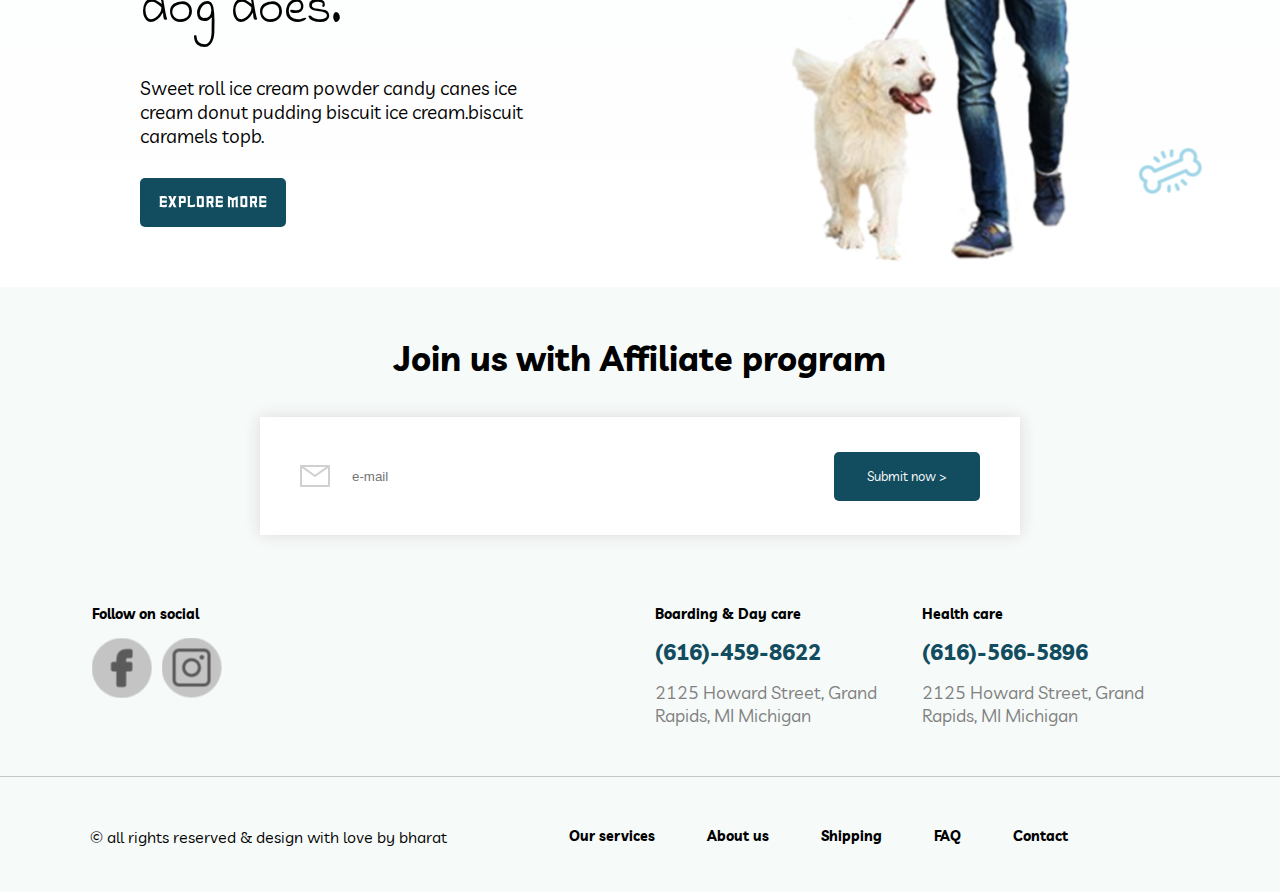
==== commit 8b057fb9: "end" ====
--- a/index.html
+++ b/index.html
@@ -130,7 +130,7 @@
         <h1>Join us with Affiliate program</h1>
         <div class="email">
             <img src="./pictures/Group.svg" alt="e-mail">
-            <input type="email" value="Type your email address here">
+            <input class="input" type="email" placeholder="e-mail" required>
             <button class="submit" type="submit">Submit now > </button>
         </div>
         <div class="contacts">
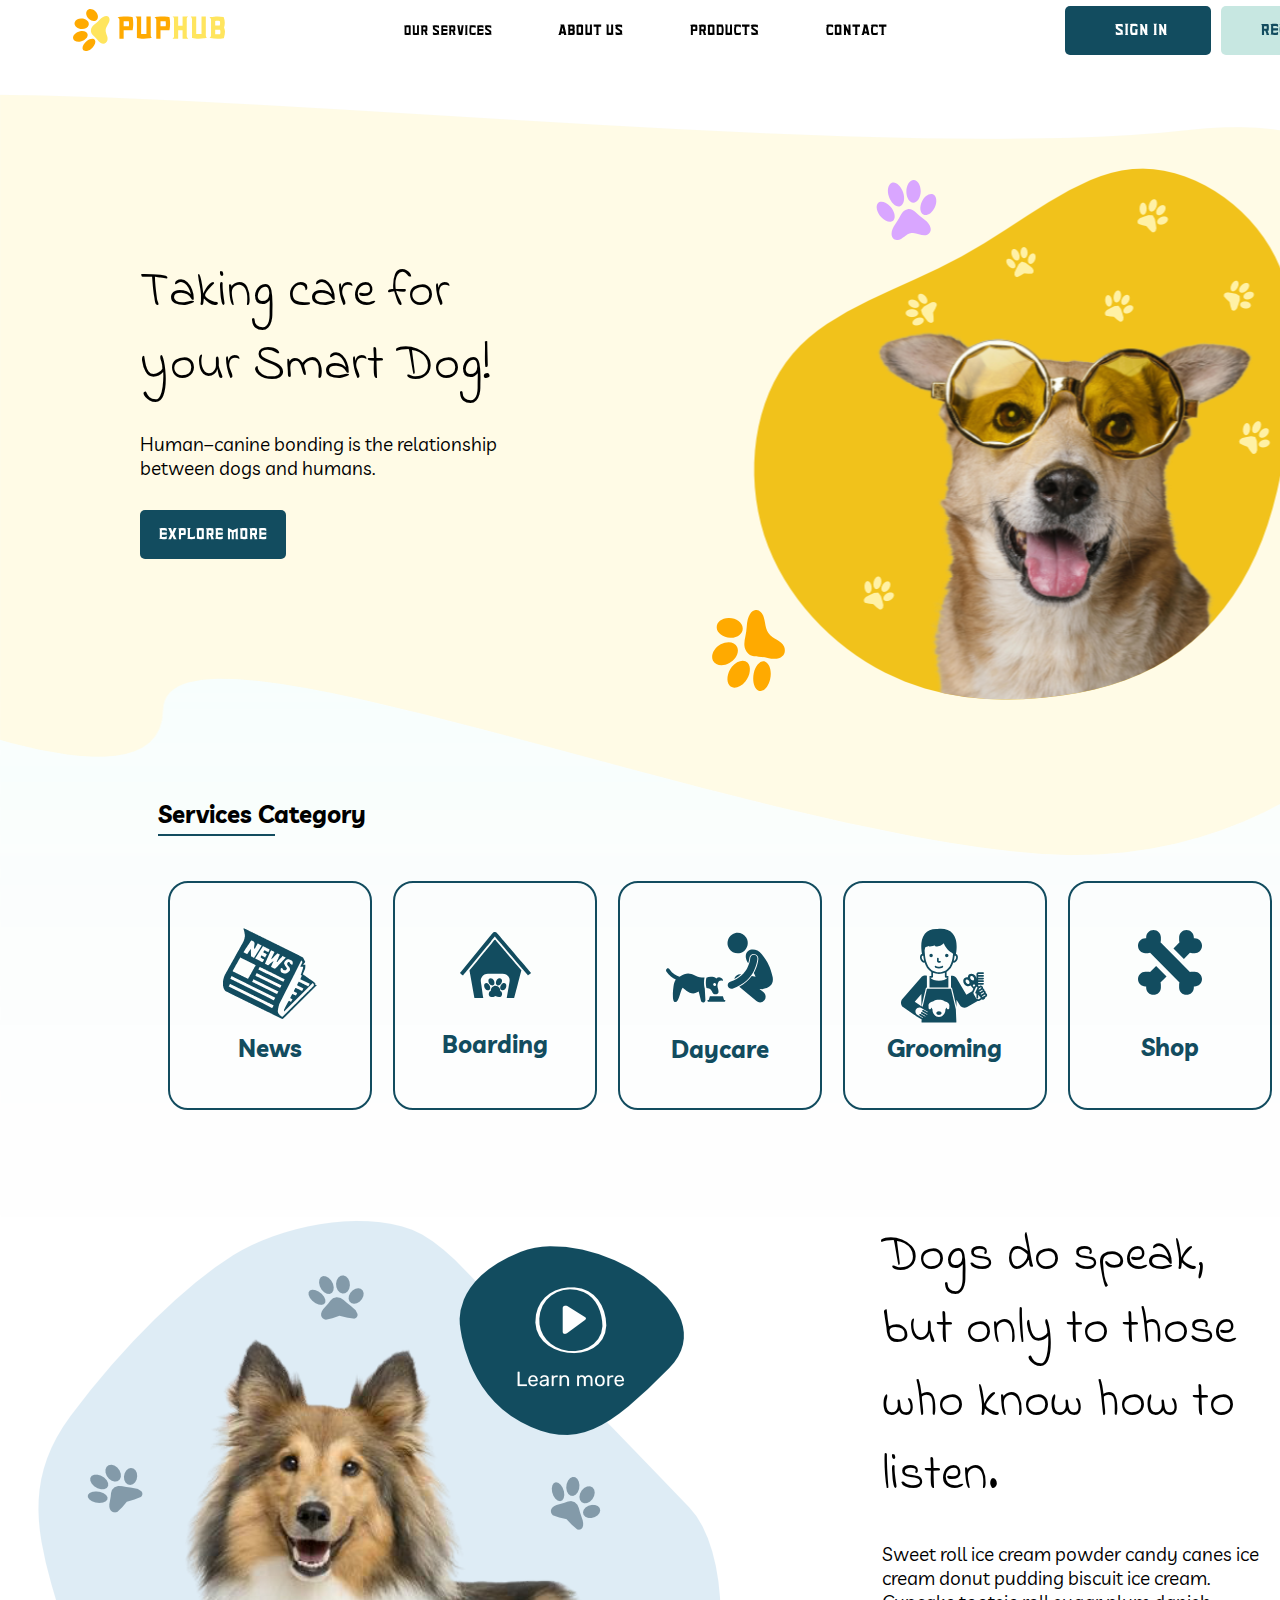
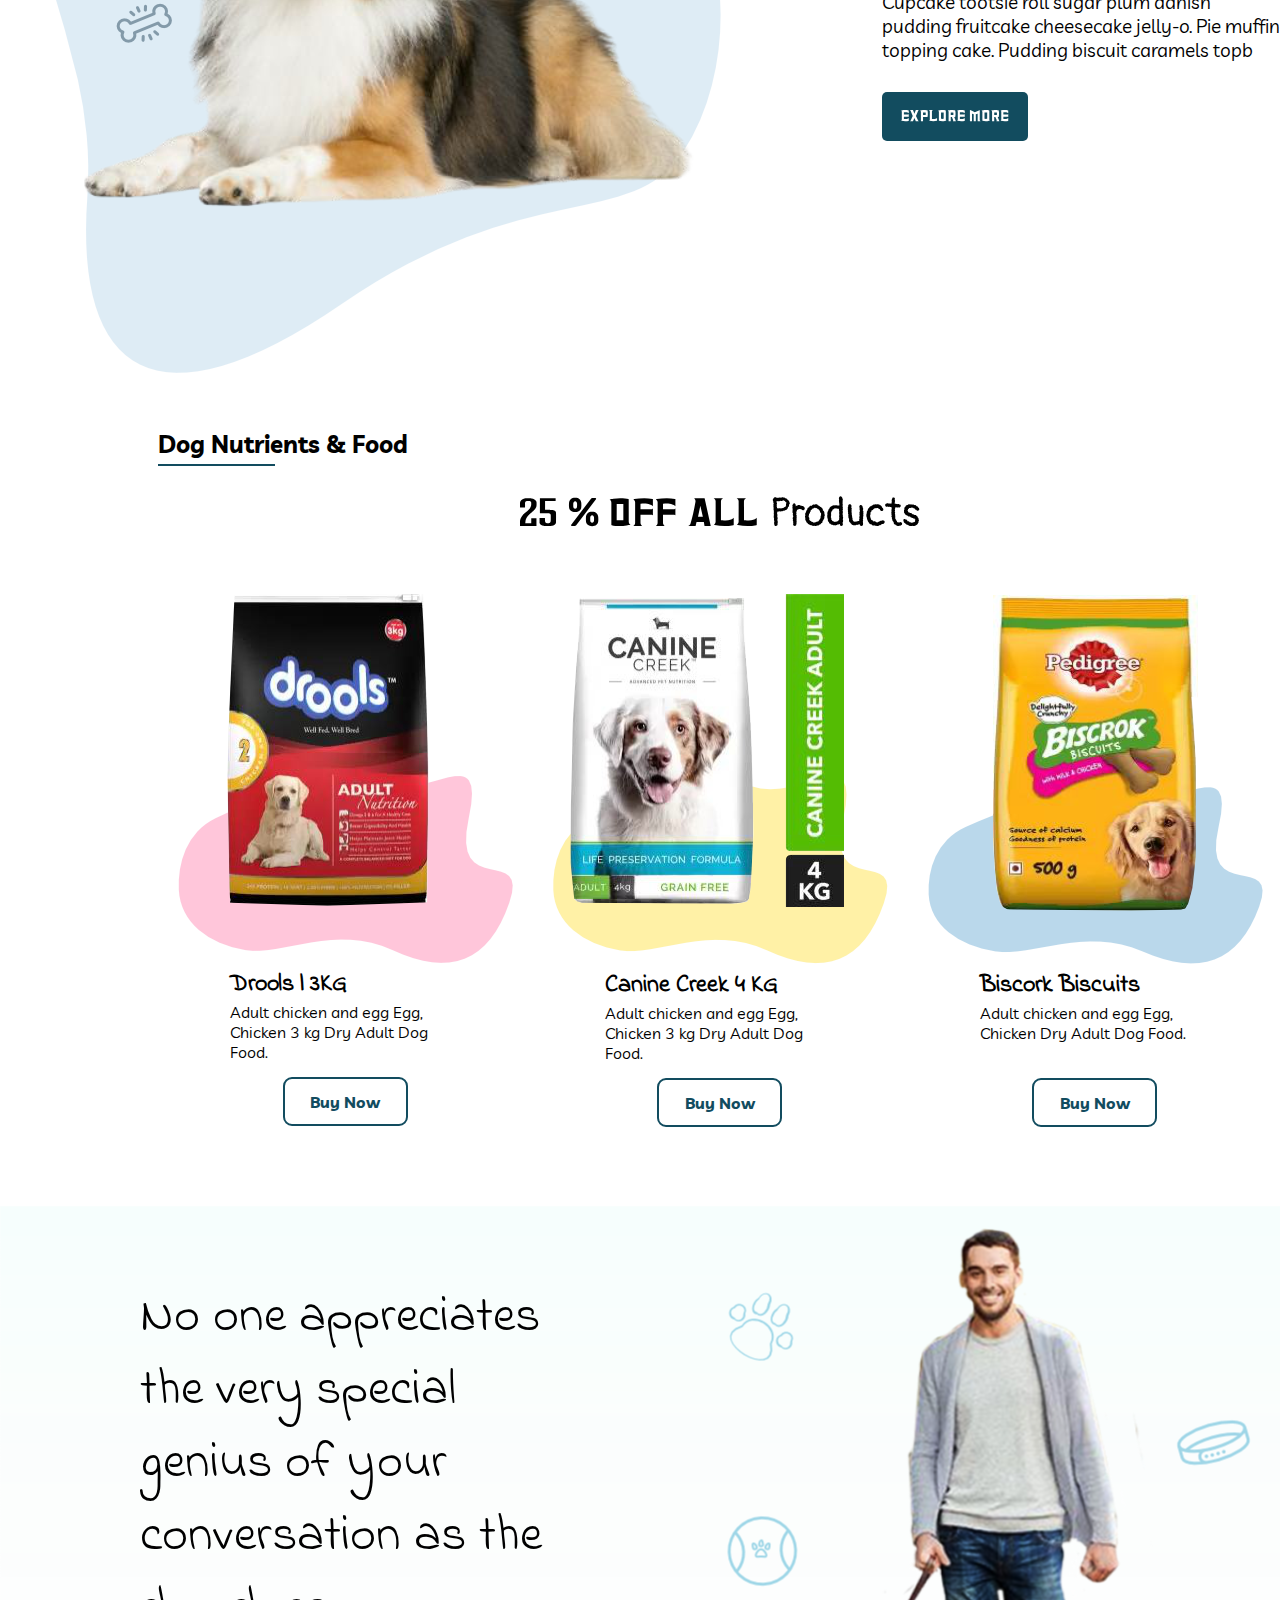
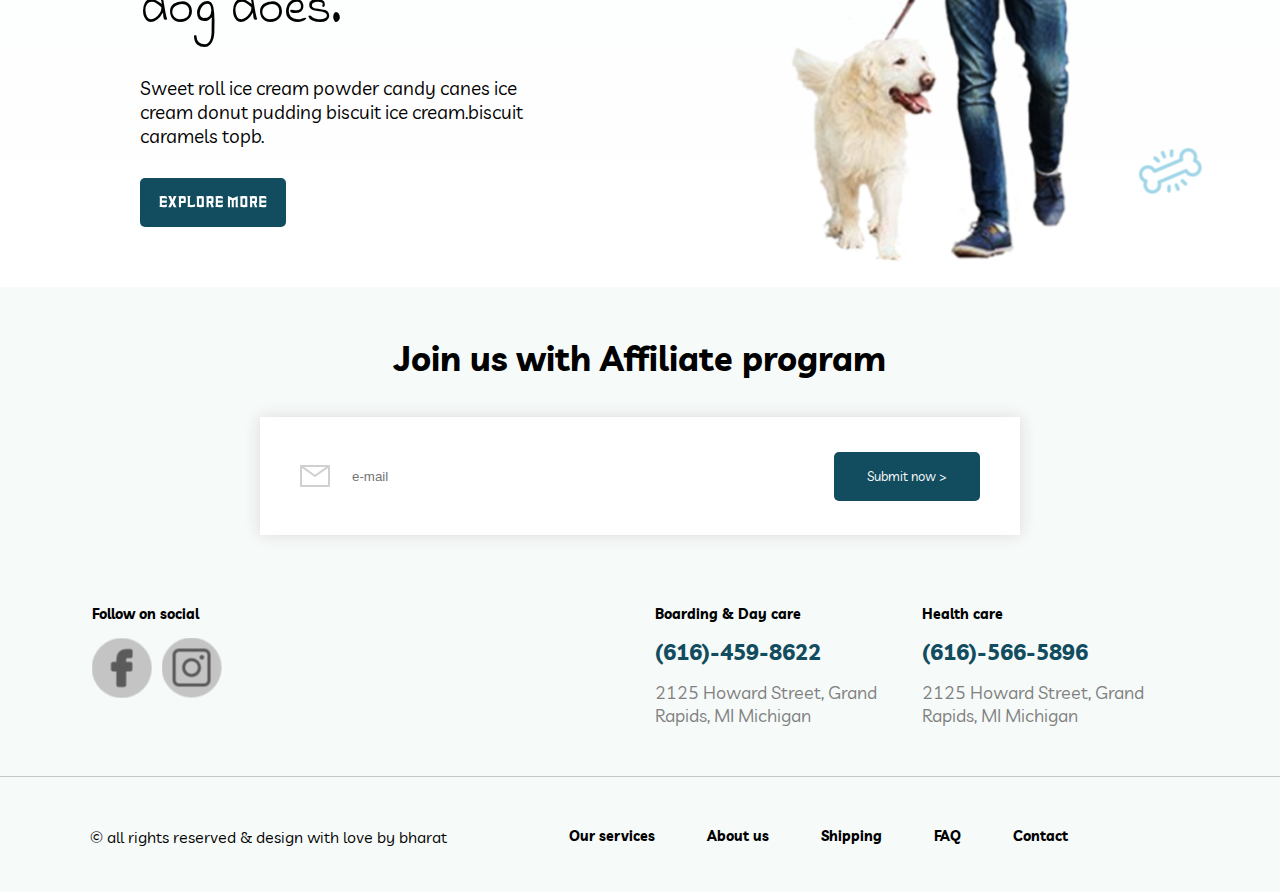
==== commit e255f657: "news" ====
--- a/index.html
+++ b/index.html
@@ -46,6 +46,10 @@
                 <p><b>Services Category</b></p>
                 <div class="line"></div>
                 <div class="cards">
+                    <a class="news" href="./news/index.html">
+                        <img src="./pictures/news.svg" alt="news">
+                        <p><b>News</b></p>
+                    </a>
                     <a class="Hyginic" href="./Boarding/index.html">
                         <img src="./pictures/Boarding.svg" alt="Boarding">
                         <p><b>Boarding</b></p>
--- a/index.css
+++ b/index.css
@@ -250,18 +250,18 @@
         box-shadow: 2px 2px 5px rgb(95, 94, 94);
     }
 
-    .Training {
+    .news {
         transition: 1s;
 
         P {
-            margin-top: 31px;
-            font-family: "Livvic", sans-serif;
-            font-weight: 400;
-            font-style: normal;
-        }
-    }
-
-    .Training:hover {
+            margin-top: 14px;
+            font-family: "Livvic", sans-serif;
+            font-weight: 400;
+            font-style: normal;
+        }
+    }
+
+    .news:hover {
         transition: 1s;
         transform: scale(1.1);
         box-shadow: 2px 2px 5px rgb(95, 94, 94);
